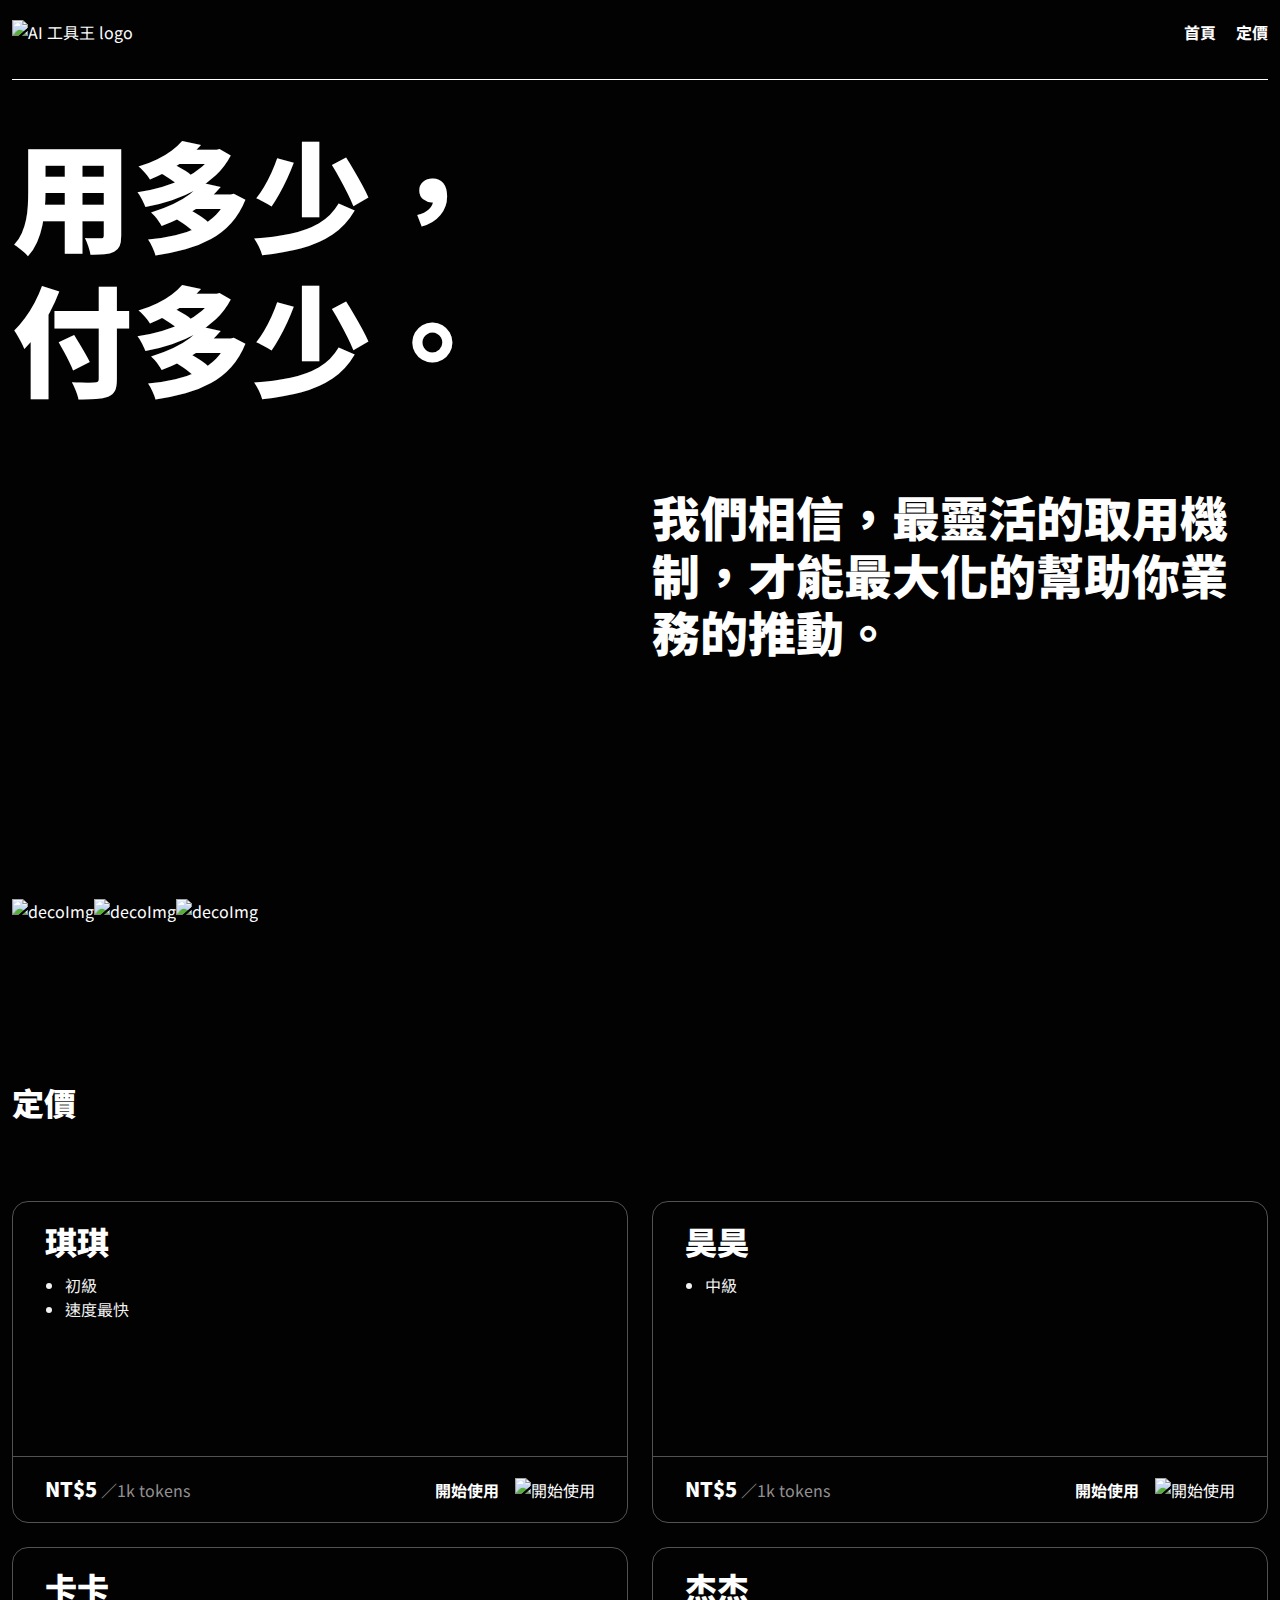
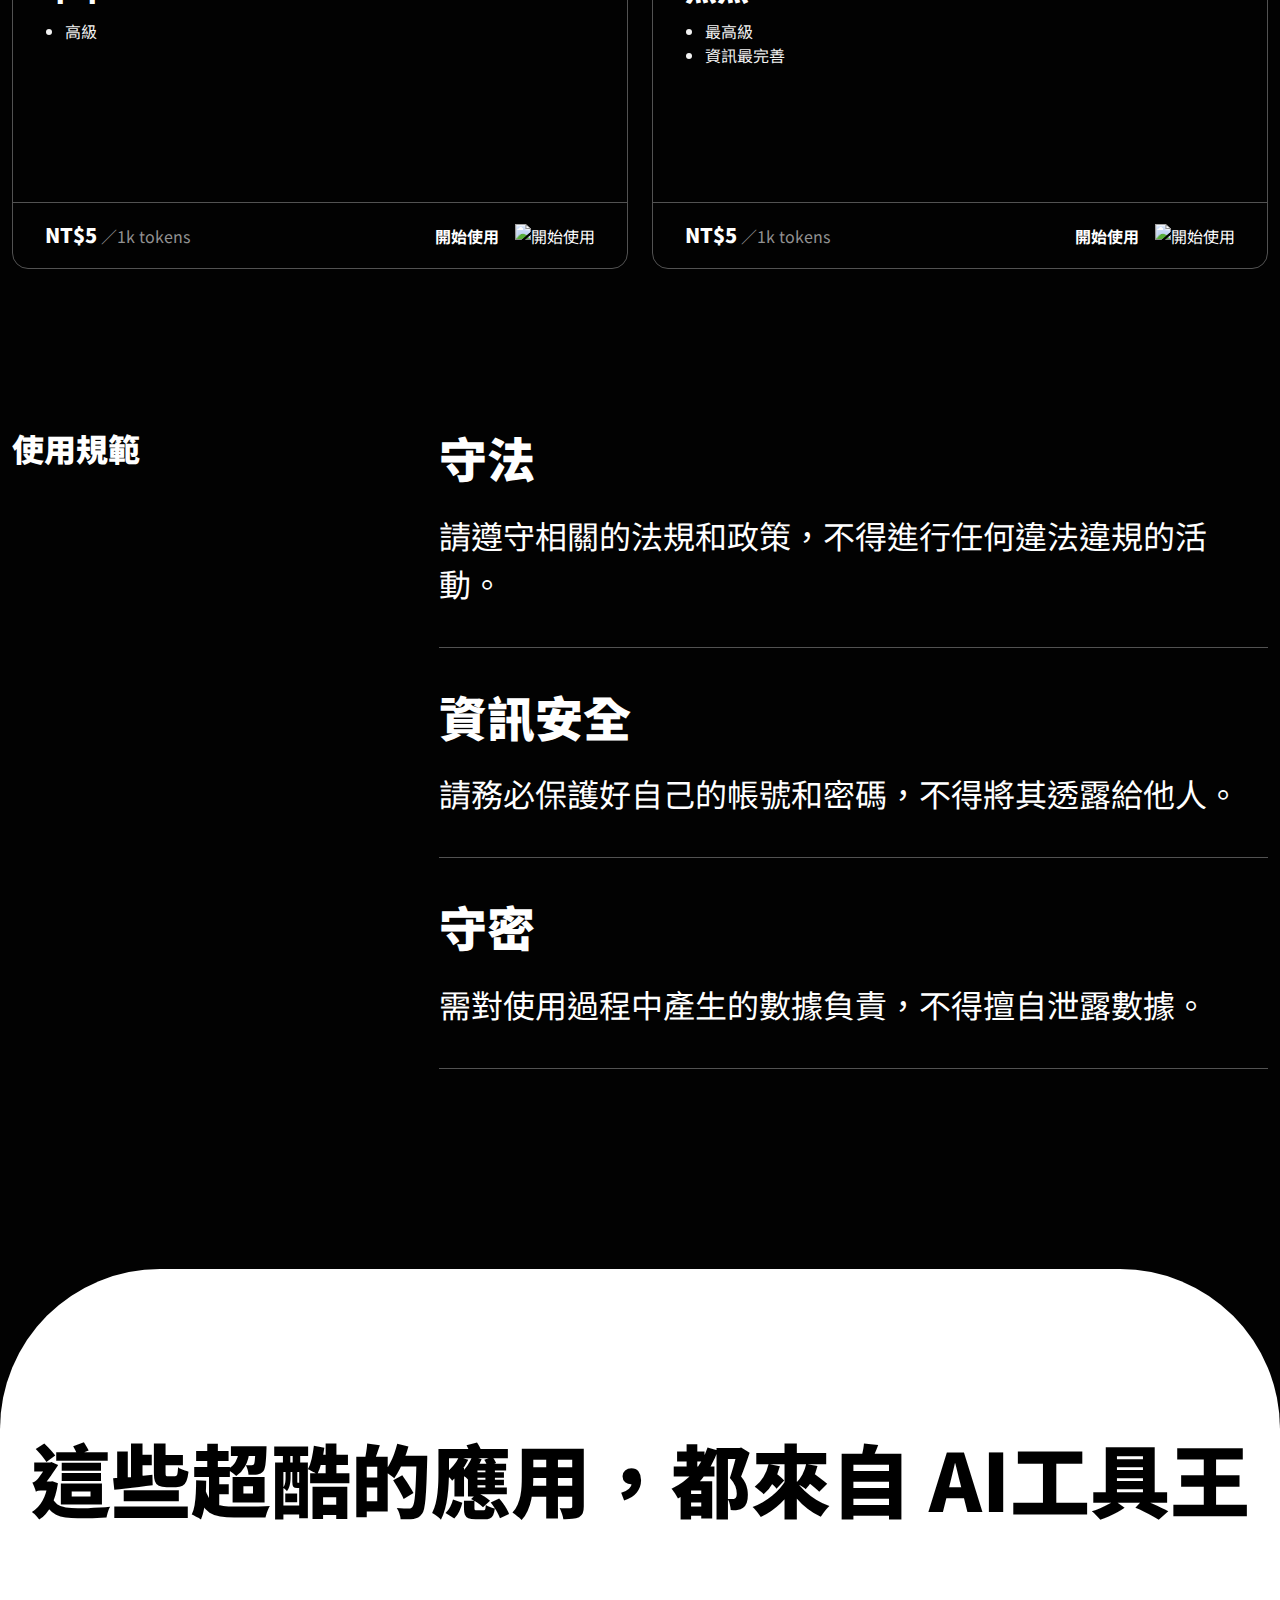
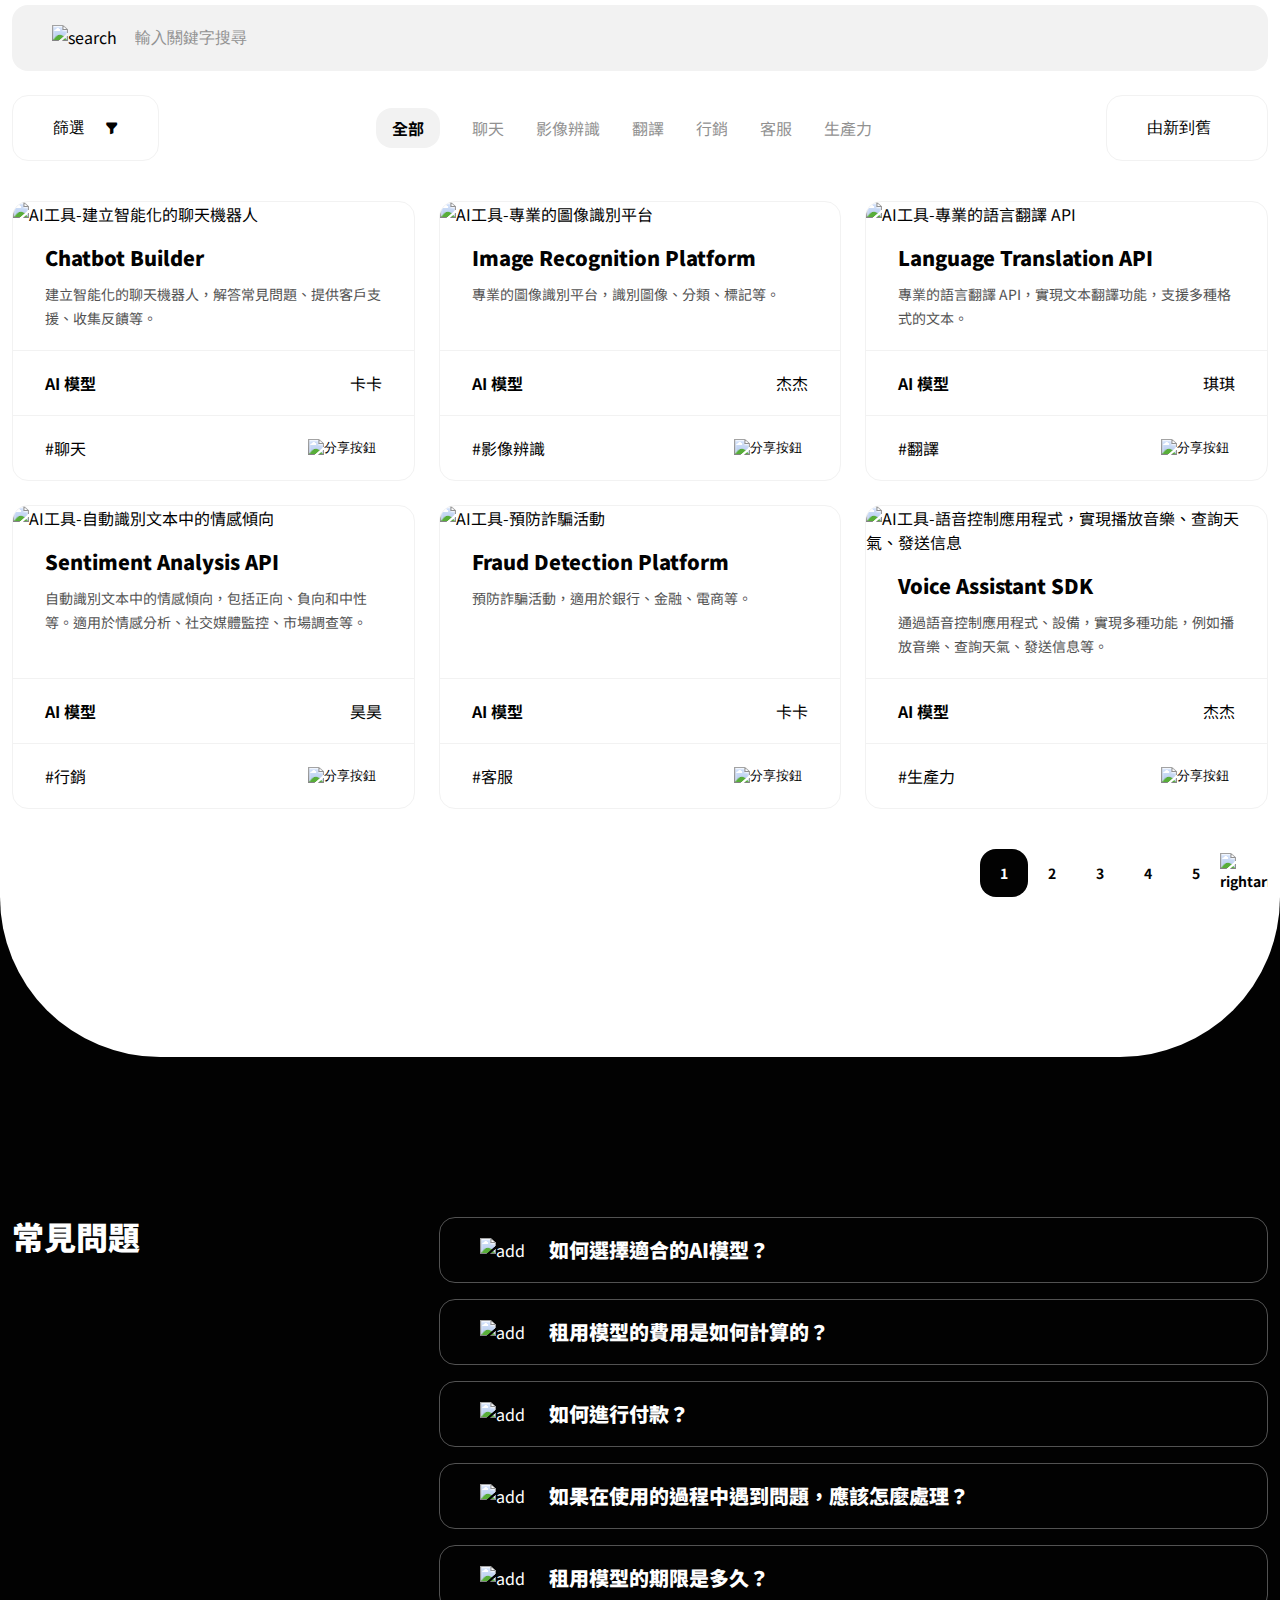
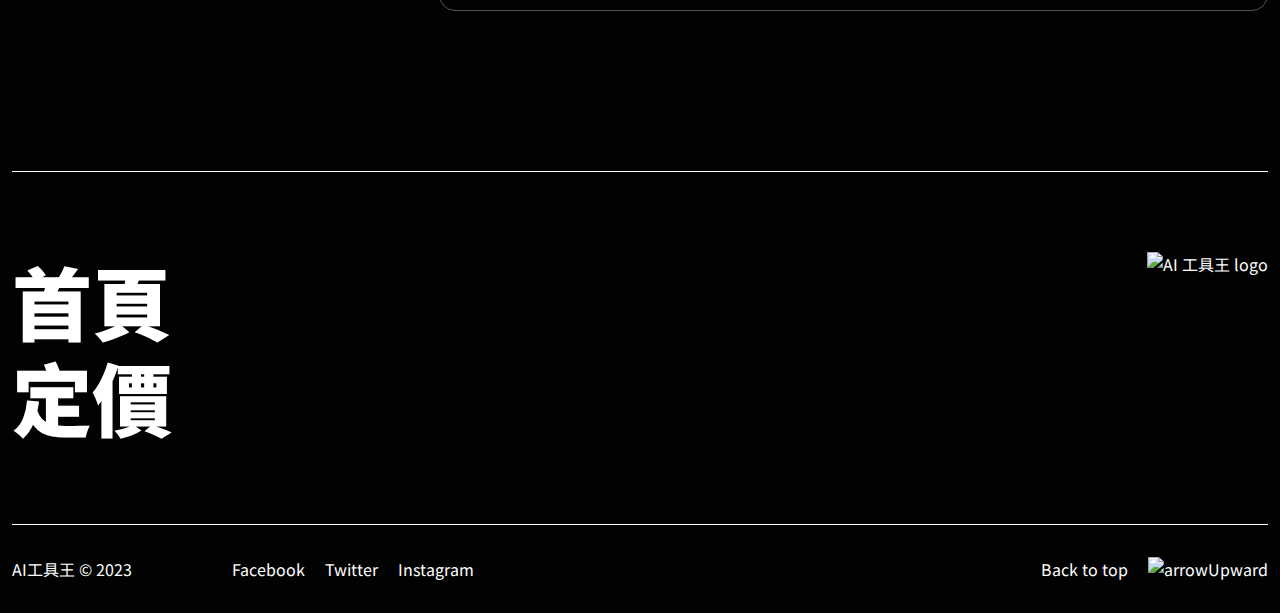
==== pricing.html @ 0d53d82e "update: 價格頁面" ====
<!DOCTYPE html>
<html lang="zh-Hant">
  <head>
    <meta charset="UTF-8" />
    <meta http-equiv="X-UA-Compatible" content="IE=edge" />
    <meta name="viewport" content="width=device-width, initial-scale=1.0" />
    <title>AI 工具王</title>

    <!-- google font setting -->
    <link rel="preconnect" href="https://fonts.googleapis.com" />
    <link rel="preconnect" href="https://fonts.gstatic.com" crossorigin />
    <link
      href="https://fonts.googleapis.com/css2?family=Noto+Sans+TC&display=swap"
      rel="stylesheet"
    />

    <!-- bootstrap-icons -->
    <link
      rel="stylesheet"
      href="https://cdn.jsdelivr.net/npm/bootstrap-icons@1.10.5/font/bootstrap-icons.css"
    />

    <!-- swiper -->
    <link
      rel="stylesheet"
      href="https://cdn.jsdelivr.net/npm/swiper@9/swiper-bundle.min.css"
    />

    <link rel="stylesheet" href="./css/all.css" />
  </head>
  <body>
    <div class="container">
      <!-- 導覽列 -->
      <header class="header border-bottom">
        <div class="d-flex justify-content-between align-items-center">
          <h1>
            <a href="./index.html" class="d-block">
              <img
                src="https://github.com/hexschool/2022-web-layout-training/blob/main/2023web-camp/logo.png?raw=true"
                class="logo"
                alt="AI 工具王 logo"
              />
            </a>
          </h1>
          <nav
            class="d-flex align-items-center justify-content-center flex-column"
          >
            <button type="button" class="btn border-0 d-none navbar-btn">
              <img
                src="https://github.com/hexschool/2022-web-layout-training/blob/main/2023web-camp/icons/menu.png?raw=true"
                alt="navBtn-logo"
              />
            </button>
            <ul class="d-flex fw-bold d-md-none">
              <li class="my-20"><a href="./index.html">首頁</a></li>
              <li><a href="#">定價</a></li>
            </ul>
          </nav>
        </div>
        <!-- 手機版導覽列 -->
        <ul
          data-id="navbar-collapse"
          class="fw-bold d-none mt-md-12 navbar-collapse"
        >
          <li><a href="./index.html">首頁</a></li>
          <li class="mt-md-12"><a href="#">定價</a></li>
        </ul>
      </header>
    </div>

    <main>
      <div class="container">
        <!-- 頁首-開始使用 -->
        <section>
          <h2 class="mt-40 mb-80 mb-md-64 display-2 h1-md">
            用多少，<br />
            付多少。
          </h2>
          <div class="row d-flex flex-row-reverse pricing-slogan">
            <div class="col-6">
              <p class="h1 h3-md">
                我們相信，最靈活的取用機制，才能最大化的幫助你業務的推動。
              </p>
            </div>
          </div>
          <ul
            class="d-flex justify-content-start decoImg-list justify-content-md-center"
          >
            <li class="overflow-hidden">
              <img
                src="https://github.com/hexschool/2022-web-layout-training/blob/main/2023web-camp/deco.png?raw=true"
                alt="decoImg"
                class="animation animation-1"
              />
            </li>
            <li class="overflow-hidden">
              <img
                src="https://github.com/hexschool/2022-web-layout-training/blob/main/2023web-camp/deco.png?raw=true"
                alt="decoImg"
                class="animation animation-2"
              />
            </li>
            <li class="overflow-hidden">
              <img
                src="https://github.com/hexschool/2022-web-layout-training/blob/main/2023web-camp/deco.png?raw=true"
                alt="decoImg"
                class="animation animation-3"
              />
            </li>
          </ul>
        </section>

        <!-- 定價 -->
        <section>
          <h2 class="h3 h5-md mb-80 mb-md-24">定價</h2>
          <ul class="row pricing-card-list">
            <li class="col-6 col-md-12 mb-24">
              <div class="l-pricing-card rounded">
                <div class="pricing-card-content">
                  <h3 class="h3 mb-12">琪琪</h3>
                  <ul>
                    <li>初級</li>
                    <li>速度最快</li>
                  </ul>
                </div>
                <div class="d-flex pricing-card-price justify-content-between">
                  <div>
                    <span class="h6">NT$5</span>
                    <span class="token-color">／1k tokens</span>
                  </div>
                  <div class="d-flex align-items-center justify-content-center">
                    <span class="fs-s fw-bold me-16">開始使用</span>
                    <img
                      src="https://github.com/hexschool/2022-web-layout-training/blob/main/2023web-camp/icons/call%20made.png?raw=true"
                      alt="開始使用"
                    />
                  </div>
                </div>
              </div>
            </li>
            <li class="col-6 col-md-12 mb-24">
              <div class="l-pricing-card rounded">
                <div class="pricing-card-content">
                  <h3 class="h3 mb-12">昊昊</h3>
                  <ul>
                    <li>中級</li>
                  </ul>
                </div>
                <div class="d-flex pricing-card-price justify-content-between">
                  <div>
                    <span class="h6">NT$5</span>
                    <span class="token-color">／1k tokens</span>
                  </div>
                  <div class="d-flex align-items-center justify-content-center">
                    <span class="fs-s fw-bold me-16">開始使用</span>
                    <img
                      src="https://github.com/hexschool/2022-web-layout-training/blob/main/2023web-camp/icons/call%20made.png?raw=true"
                      alt="開始使用"
                    />
                  </div>
                </div>
              </div>
            </li>
            <li class="col-6 col-md-12 mb-md-24">
              <div class="l-pricing-card rounded">
                <div class="pricing-card-content">
                  <h3 class="h3 mb-12">卡卡</h3>
                  <ul>
                    <li>高級</li>
                  </ul>
                </div>
                <div class="d-flex pricing-card-price justify-content-between">
                  <div>
                    <span class="h6">NT$5</span>
                    <span class="token-color">／1k tokens</span>
                  </div>
                  <div class="d-flex align-items-center justify-content-center">
                    <span class="fs-s fw-bold me-16">開始使用</span>
                    <img
                      src="https://github.com/hexschool/2022-web-layout-training/blob/main/2023web-camp/icons/call%20made.png?raw=true"
                      alt="開始使用"
                    />
                  </div>
                </div>
              </div>
            </li>
            <li class="col-6 col-md-12">
              <div class="l-pricing-card rounded">
                <div class="pricing-card-content">
                  <h3 class="h3 mb-12">杰杰</h3>
                  <ul>
                    <li>最高級</li>
                    <li>資訊最完善</li>
                  </ul>
                </div>
                <div class="d-flex pricing-card-price justify-content-between">
                  <div>
                    <span class="h6">NT$5</span>
                    <span class="token-color">／1k tokens</span>
                  </div>
                  <div class="d-flex align-items-center justify-content-center">
                    <span class="fs-s fw-bold me-16">開始使用</span>
                    <img
                      src="https://github.com/hexschool/2022-web-layout-training/blob/main/2023web-camp/icons/call%20made.png?raw=true"
                      alt="開始使用"
                    />
                  </div>
                </div>
              </div>
            </li>
          </ul>
        </section>

        <section class="pricing-rules">
          <div class="row">
            <div class="col-4 col-md-12 mb-md-48">
              <h2 class="h3 h5-md">使用規範</h2>
            </div>
            <div class="col-8 col-md-12">
              <ul>
                <li class="pricing-rule">
                  <h3 class="h1 h2-md mb-24">守法</h3>
                  <p class="fs-3 fs-s-md line-height-normal">
                    請遵守相關的法規和政策，不得進行任何違法違規的活動。
                  </p>
                </li>
                <li class="pricing-rule">
                  <h3 class="h1 h2-md mb-24">資訊安全</h3>
                  <p class="fs-3 fs-s-md line-height-normal">
                    請務必保護好自己的帳號和密碼，不得將其透露給他人。
                  </p>
                </li>
                <li class="pricing-rule">
                  <h3 class="h1 h2-md mb-24">守密</h3>
                  <p class="fs-3 fs-s-md line-height-normal">
                    需對使用過程中產生的數據負責，不得擅自泄露數據。
                  </p>
                </li>
              </ul>
            </div>
          </div>
        </section>
      </div>

      <!-- AI工具王 卡片列表 -->
      <div class="l-tool">
        <div class="container">
          <section class="aiTool">
            <h2 class="display-3 h2-md mb-80 mb-md-32 text-align-center">
              這些超酷的應用，都來自 AI工具王
            </h2>
            <form class="searchBar d-flex rounded mb-24">
              <img
                src="https://github.com/hexschool/2022-web-layout-training/blob/main/2023web-camp/icons/search.png?raw=true"
                alt="search"
                class="me-16 object-fit-contain"
              />
              <input
                type="text"
                class="fs-s line-height-normal"
                placeholder="輸入關鍵字搜尋"
              />
            </form>
            <div
              class="d-flex justify-content-between align-items-center mb-40 mb-md-48 flex-nowrap flex-md-wrap"
            >
              <button class="aiToolBtn rounded" type="button">
                <span class="me-16 fs-s line-height-normal">篩選</span>
                <i class="bi bi-funnel-fill"></i>
              </button>
              <ul class="aiToolTag">
                <li>
                  <a href="#" class="active rounded fw-bold me-16">全部</a>
                </li>
                <li><a href="#">聊天</a></li>
                <li><a href="#">影像辨識</a></li>
                <li><a href="#">翻譯</a></li>
                <li><a href="#">行銷</a></li>
                <li><a href="#">客服</a></li>
                <li><a href="#">生產力</a></li>
              </ul>
              <button class="aiToolBtn d-flex rounded" type="button">
                <span class="me-16 fs-s line-height-normal">由新到舊</span>
                <img
                  src="https://github.com/hexschool/2022-web-layout-training/blob/main/2023web-camp/icons/keyboard%20arrow%20down.png?raw=true"
                  alt=""
                />
              </button>
            </div>
            <div
              class="mb-40 mb-md-32 d-flex justify-content-between flex-wrap"
            >
              <ul class="row">
                <li class="col-4 col-lg-6 col-md-12 mt-md-12">
                  <div class="l-aiToolCard rounded">
                    <div class="overflow-hidden">
                      <img
                        src="https://github.com/hexschool/2022-web-layout-training/blob/main/2023web-camp/tool1.png?raw=true"
                        alt="AI工具-建立智能化的聊天機器人"
                        class="aiToolCard-img"
                      />
                    </div>
                    <div class="content">
                      <h3 class="h6">Chatbot Builder</h3>
                      <p>
                        建立智能化的聊天機器人，解答常見問題、提供客戶支援、收集反饋等。
                      </p>
                    </div>
                    <div class="info">
                      <h4 class="fw-bold">AI 模型</h4>
                      <span>卡卡</span>
                    </div>
                    <div class="tag">
                      <span>#聊天</span>
                      <button type="button" class="shareBtn">
                        <img
                          src="https://github.com/hexschool/2022-web-layout-training/blob/main/2023web-camp/icons/share.png?raw=true"
                          alt="分享按鈕"
                        />
                      </button>
                    </div>
                  </div>
                </li>
                <li class="col-4 col-lg-6 col-md-12 mt-md-12">
                  <div class="l-aiToolCard rounded">
                    <div class="overflow-hidden">
                      <img
                        src="https://github.com/hexschool/2022-web-layout-training/blob/main/2023web-camp/tool2.png?raw=true"
                        alt="AI工具-專業的圖像識別平台"
                        class="aiToolCard-img"
                      />
                    </div>

                    <div class="content">
                      <h3 class="h6">Image Recognition Platform</h3>
                      <p>專業的圖像識別平台，識別圖像、分類、標記等。</p>
                    </div>
                    <div class="info">
                      <h4 class="fw-bold">AI 模型</h4>
                      <span>杰杰</span>
                    </div>
                    <div class="tag">
                      <span>#影像辨識</span>
                      <button type="button" class="shareBtn">
                        <img
                          src="https://github.com/hexschool/2022-web-layout-training/blob/main/2023web-camp/icons/share.png?raw=true"
                          alt="分享按鈕"
                        />
                      </button>
                    </div>
                  </div>
                </li>
                <li class="col-4 col-lg-6 col-md-12 mt-lg-24 mt-md-12">
                  <div class="l-aiToolCard rounded">
                    <div class="overflow-hidden">
                      <img
                        src="https://github.com/hexschool/2022-web-layout-training/blob/main/2023web-camp/tool3.png?raw=true"
                        alt="AI工具-專業的語言翻譯 API"
                        class="aiToolCard-img"
                      />
                    </div>

                    <div class="content">
                      <h3 class="h6">Language Translation API</h3>
                      <p>
                        專業的語言翻譯
                        API，實現文本翻譯功能，支援多種格式的文本。
                      </p>
                    </div>
                    <div class="info">
                      <h4 class="fw-bold">AI 模型</h4>
                      <span>琪琪</span>
                    </div>
                    <div class="tag">
                      <span>#翻譯</span>
                      <button type="button" class="shareBtn">
                        <img
                          src="https://github.com/hexschool/2022-web-layout-training/blob/main/2023web-camp/icons/share.png?raw=true"
                          alt="分享按鈕"
                        />
                      </button>
                    </div>
                  </div>
                </li>
                <li class="col-4 col-lg-6 col-md-12 mt-24 mt-md-12">
                  <div class="l-aiToolCard rounded">
                    <div class="overflow-hidden">
                      <img
                        src="https://github.com/hexschool/2022-web-layout-training/blob/main/2023web-camp/tool4.png?raw=true"
                        alt="AI工具-自動識別文本中的情感傾向"
                        class="aiToolCard-img"
                      />
                    </div>

                    <div class="content">
                      <h3 class="h6">Sentiment Analysis API</h3>
                      <p>
                        自動識別文本中的情感傾向，包括正向、負向和中性等。適用於情感分析、社交媒體監控、市場調查等。
                      </p>
                    </div>
                    <div class="info">
                      <h4 class="fw-bold">AI 模型</h4>
                      <span>昊昊</span>
                    </div>
                    <div class="tag">
                      <span>#行銷</span>
                      <button type="button" class="shareBtn">
                        <img
                          src="https://github.com/hexschool/2022-web-layout-training/blob/main/2023web-camp/icons/share.png?raw=true"
                          alt="分享按鈕"
                        />
                      </button>
                    </div>
                  </div>
                </li>
                <li class="col-4 col-lg-6 col-md-12 mt-24 mt-md-12">
                  <div class="l-aiToolCard rounded">
                    <div class="overflow-hidden">
                      <img
                        src="https://github.com/hexschool/2022-web-layout-training/blob/main/2023web-camp/tool5.png?raw=true"
                        alt="AI工具-預防詐騙活動"
                        class="aiToolCard-img"
                      />
                    </div>

                    <div class="content">
                      <h3 class="h6">Fraud Detection Platform</h3>
                      <p>預防詐騙活動，適用於銀行、金融、電商等。</p>
                    </div>
                    <div class="info">
                      <h4 class="fw-bold">AI 模型</h4>
                      <span>卡卡</span>
                    </div>
                    <div class="tag">
                      <span>#客服</span>
                      <button type="button" class="shareBtn">
                        <img
                          src="https://github.com/hexschool/2022-web-layout-training/blob/main/2023web-camp/icons/share.png?raw=true"
                          alt="分享按鈕"
                        />
                      </button>
                    </div>
                  </div>
                </li>
                <li class="col-4 col-lg-6 col-md-12 mt-24 mt-md-12">
                  <div class="l-aiToolCard rounded">
                    <div class="overflow-hidden">
                      <img
                        src="https://github.com/hexschool/2022-web-layout-training/blob/main/2023web-camp/tool6.png?raw=true"
                        alt="AI工具-語音控制應用程式，實現播放音樂、查詢天氣、發送信息"
                        class="aiToolCard-img"
                      />
                    </div>

                    <div class="content">
                      <h3 class="h6">Voice Assistant SDK</h3>
                      <p>
                        通過語音控制應用程式、設備，實現多種功能，例如播放音樂、查詢天氣、發送信息等。
                      </p>
                    </div>
                    <div class="info">
                      <h4 class="fw-bold">AI 模型</h4>
                      <span>杰杰</span>
                    </div>
                    <div class="tag">
                      <span>#生產力</span>
                      <button type="button" class="shareBtn">
                        <img
                          src="https://github.com/hexschool/2022-web-layout-training/blob/main/2023web-camp/icons/share.png?raw=true"
                          alt="分享按鈕"
                        />
                      </button>
                    </div>
                  </div>
                </li>
              </ul>
            </div>
            <ul
              class="pagination d-flex justify-content-end justify-content-md-center"
            >
              <li><a href="#" class="active rounded">1</a></li>
              <li><a href="#">2</a></li>
              <li><a href="#">3</a></li>
              <li><a href="#">4</a></li>
              <li><a href="#">5</a></li>
              <li>
                <a href="#">
                  <img
                    src="https://github.com/hexschool/2022-web-layout-training/blob/main/2023web-camp/icons/keyboard%20arrow%20right.png?raw=true"
                    alt="rightarrow"
                  />
                </a>
              </li>
            </ul>
          </section>
        </div>
      </div>

      <!-- 頁尾-常見問題 -->
      <div class="container">
        <section class="qa-list">
          <div class="row">
            <div class="col-4 col-md-12 mb-md-24">
              <h2 class="h3 h5-md">常見問題</h2>
            </div>
            <div class="col-8 col-md-12">
              <ul>
                <li class="mb-16">
                  <div class="qa-item d-flex rounded">
                    <div class="me-24">
                      <img
                        src="https://github.com/hexschool/2022-web-layout-training/blob/main/2023web-camp/icons/add.png?raw=true"
                        alt="add"
                        class="add-icon"
                      />
                      <img
                        src="https://github.com/hexschool/2022-web-layout-training/blob/main/2023web-camp/icons/remove.png?raw=true"
                        alt="remove"
                        class="d-none remove-icon object-fit-cover"
                      />
                    </div>
                    <div class="collapse-content">
                      <h3 class="h6">如何選擇適合的AI模型？</h3>
                      <p class="d-none fs-s mt-12">
                        選擇適合的 AI
                        模型需要考慮您的應用場景、需要解決的問題、可用的資源以及預算等因素。可以通過對比不同模型的性能、準確率、速度等指標，以及與其他用戶的評價與反饋，來選擇最適合的模型。
                      </p>
                    </div>
                  </div>
                </li>
                <li class="mb-16">
                  <div class="qa-item d-flex rounded">
                    <div class="me-24">
                      <img
                        src="https://github.com/hexschool/2022-web-layout-training/blob/main/2023web-camp/icons/add.png?raw=true"
                        alt="add"
                        class="add-icon"
                      />
                      <img
                        src="https://github.com/hexschool/2022-web-layout-training/blob/main/2023web-camp/icons/remove.png?raw=true"
                        alt="remove"
                        class="d-none remove-icon object-fit-cover"
                      />
                    </div>
                    <div class="collapse-content">
                      <h3 class="h6">租用模型的費用是如何計算的？</h3>
                      <p class="d-none fs-s mt-12">
                        租用模型的費用通常會根據模型的性能和使用時間等因素進行計算。具體而言，模型的性能可以根據其精度、速度、暫用資源等指標來評估；而使用時間可以根據租用時間的長短來計算，通常會按小時、天或月來計算。綜合考慮這些因素，系統會自動算出對應的租用費用。
                      </p>
                    </div>
                  </div>
                </li>
                <li class="mb-16">
                  <div class="qa-item d-flex rounded">
                    <div class="me-24">
                      <img
                        src="https://github.com/hexschool/2022-web-layout-training/blob/main/2023web-camp/icons/add.png?raw=true"
                        alt="add"
                        class="add-icon"
                      />
                      <img
                        src="https://github.com/hexschool/2022-web-layout-training/blob/main/2023web-camp/icons/remove.png?raw=true"
                        alt="remove"
                        class="d-none remove-icon object-fit-cover"
                      />
                    </div>
                    <div class="collapse-content">
                      <h3 class="h6">如何進行付款？</h3>
                      <p class="d-none fs-s mt-12">
                        付款方式可以通過網站上提供的宴上支付平台進行支付。具體而言，您可以選擇信用卡、銀行轉帳電子錢包等不同的支付方式進行支付。在支付前，您需要先登錄網站並選擇適合的租用方案，系統會自動計算出對應的租用欸用和支付金額，然後您可以選擇適合的支付方式進行支付。完成支付後，系統會自動向您提供相應的服務。
                      </p>
                    </div>
                  </div>
                </li>
                <li class="mb-16">
                  <div class="qa-item d-flex rounded">
                    <div class="me-24">
                      <img
                        src="https://github.com/hexschool/2022-web-layout-training/blob/main/2023web-camp/icons/add.png?raw=true"
                        alt="add"
                        class="add-icon"
                      />
                      <img
                        src="https://github.com/hexschool/2022-web-layout-training/blob/main/2023web-camp/icons/remove.png?raw=true"
                        alt="remove"
                        class="d-none remove-icon object-fit-cover"
                      />
                    </div>
                    <div class="collapse-content">
                      <h3 class="h6">
                        如果在使用的過程中遇到問題，應該怎麼處理？
                      </h3>
                      <p class="d-none fs-s mt-12">
                        如果在使用過程中遇到問題，您可以聯繫惡扶或技術支持人員進行諮詢或報告問題。您也可以。您也可以通過網站上的幫助中心或社區論壇尋找相關的解決方案和回答。
                      </p>
                    </div>
                  </div>
                </li>
                <li>
                  <div class="qa-item d-flex rounded">
                    <div class="me-24">
                      <img
                        src="https://github.com/hexschool/2022-web-layout-training/blob/main/2023web-camp/icons/add.png?raw=true"
                        alt="add"
                        class="add-icon"
                      />
                      <img
                        src="https://github.com/hexschool/2022-web-layout-training/blob/main/2023web-camp/icons/remove.png?raw=true"
                        alt="remove"
                        class="d-none remove-icon object-fit-cover"
                      />
                    </div>
                    <div class="collapse-content">
                      <h3 class="h6">租用模型的期限是多久？</h3>
                      <p class="d-none fs-s mt-12">
                        租用模型的期限可以根據您的需求進行設置，通常可以選擇幾個小時、幾天或幾個月等不同的時間段。
                      </p>
                    </div>
                  </div>
                </li>
              </ul>
            </div>
          </div>
        </section>
      </div>
    </main>

    <div class="container">
      <!-- 頁尾 -->
      <footer class="footer">
        <div
          class="d-flex justify-content-between footerTitle flex-md-column-reverse"
        >
          <ul class="display-3 h1-md d-flex flex-column">
            <li><a href="./index.html">首頁</a></li>
            <li><a href="#">定價</a></li>
          </ul>
          <a href="./index.html" class="mb-md-40">
            <img
              src="https://github.com/hexschool/2022-web-layout-training/blob/main/2023web-camp/logo.png?raw=true"
              class="logo-footer"
              alt="AI 工具王 logo"
            />
          </a>
        </div>
        <div class="footerLink">
          <ul class="d-flex flex-wrap">
            <li><a href="#" class="me-100 me-md-auto">AI工具王 © 2023</a></li>
            <li class="d-flex me-auto linkGroup">
              <a href="#" class="me-20">Facebook</a>
              <a href="#" class="me-20">Twitter</a>
              <a href="#">Instagram</a>
            </li>
            <li class="ms-md-auto">
              <a href="#">
                <span class="me-16">Back to top</span>
                <img
                  src="https://github.com/hexschool/2022-web-layout-training/blob/main/2023web-camp/icons/arrow%20upward.png?raw=true"
                  alt="arrowUpward"
                />
              </a>
            </li>
          </ul>
        </div>
      </footer>
    </div>

    <!-- swiper -->
    <script src="https://cdn.jsdelivr.net/npm/swiper@9/swiper-bundle.min.js"></script>
    <!-- jquery -->
    <script
      src="https://code.jquery.com/jquery-3.7.0.js"
      integrity="sha256-JlqSTELeR4TLqP0OG9dxM7yDPqX1ox/HfgiSLBj8+kM="
      crossorigin="anonymous"
    ></script>

    <script src="./js/swiper.js"></script>
    <script src="./js/all.js"></script>
  </body>
</html>
---- css/all.css ----
@charset "UTF-8";
/* http://meyerweb.com/eric/tools/css/reset/ 
   v2.0 | 20110126
   License: none (public domain)
*/
html, body, div, span, applet, object, iframe,
h1, h2, h3, h4, h5, h6, p, blockquote, pre,
a, abbr, acronym, address, big, cite, code,
del, dfn, em, img, ins, kbd, q, s, samp,
small, strike, strong, sub, sup, tt, var,
b, u, i, center,
dl, dt, dd, ol, ul, li,
fieldset, form, label, legend,
table, caption, tbody, tfoot, thead, tr, th, td,
article, aside, canvas, details, embed,
figure, figcaption, footer, header, hgroup,
menu, nav, output, ruby, section, summary,
time, mark, audio, video {
  margin: 0;
  padding: 0;
  border: 0;
  font-size: 100%;
  font: inherit;
  vertical-align: baseline;
}

/* HTML5 display-role reset for older browsers */
article, aside, details, figcaption, figure,
footer, header, hgroup, menu, nav, section {
  display: block;
}

body {
  line-height: 1;
}

ol, ul {
  list-style: none;
}

blockquote, q {
  quotes: none;
}

blockquote:before, blockquote:after,
q:before, q:after {
  content: "";
  content: none;
}

table {
  border-collapse: collapse;
  border-spacing: 0;
}

*, *::before, *::after {
  -webkit-box-sizing: border-box;
          box-sizing: border-box;
}

img {
  max-width: 100%;
  height: auto;
  -o-object-fit: cover;
     object-fit: cover;
}

body {
  background-color: #020202;
  color: #ffffff;
  font-size: 16px;
  font-family: "Noto Sans TC", sans-serif;
  line-height: 150%;
}

a {
  text-decoration: none;
  color: #ffffff;
}
a:hover {
  opacity: 0.8;
}

button {
  cursor: pointer;
}

.header {
  height: 80px;
  padding: 20px 0;
}

@media (max-width: 768px) {
  .header {
    height: auto;
    padding: 28px 0;
  }
}
.logo,
.logo-footer {
  height: 40px;
}

@media (max-width: 768px) {
  .logo {
    height: 24px;
  }
}
.l-serviceCard {
  height: 100%;
  padding: 80px 40px;
  border: 1px solid #ffffff;
}

@media (max-width: 768px) {
  .l-serviceCard {
    padding: 40px 20px;
  }
}
.l-partnerList {
  display: -webkit-box;
  display: -ms-flexbox;
  display: flex;
  overflow-x: auto;
  -webkit-box-pack: center;
      -ms-flex-pack: center;
          justify-content: center;
  position: relative;
  margin-bottom: 160px;
  /* Hide scrollbar for Chrome, Safari and Opera */
  /* Hide scrollbar for IE, Edge and Firefox */
  -ms-overflow-style: none; /* IE and Edge */
  scrollbar-width: none; /* Firefox */
}
.l-partnerList img {
  height: 40px;
  width: 160px;
  max-width: initial;
}
.l-partnerList .shadow {
  position: absolute;
  width: 100%;
  height: 100%;
  top: 0;
  left: 0;
  background: -webkit-gradient(linear, left top, right top, from(#020202), color-stop(30%, transparent), color-stop(50%, transparent), color-stop(70%, transparent), to(#020202));
  background: linear-gradient(to right, #020202 0%, transparent 30%, transparent 50%, transparent 70%, #020202 100%);
}
.l-partnerList::-webkit-scrollbar {
  display: none;
}
@media (max-width: 768px) {
  .l-partnerList {
    margin-bottom: 48px;
  }
}

.l-partnerCard {
  min-height: 400px;
  display: -webkit-box;
  display: -ms-flexbox;
  display: flex;
  -webkit-box-orient: vertical;
  -webkit-box-direction: normal;
      -ms-flex-direction: column;
          flex-direction: column;
  padding: 40px;
  background-color: rgba(255, 255, 255, 0.08);
}
.l-partnerCard .star {
  margin-bottom: 22px;
}
.l-partnerCard p {
  -webkit-box-flex: 2;
      -ms-flex: 2 1 auto;
          flex: 2 1 auto;
}
@media (max-width: 992px) {
  .l-partnerCard {
    padding: 20px;
    min-height: 350px;
  }
}
@media (max-width: 768px) {
  .l-partnerCard {
    min-height: 289px;
  }
  .l-partnerCard p {
    margin-bottom: 20px;
  }
}

.l-tool {
  background-color: #ffffff;
  border-radius: 160px;
  color: black;
  padding: 160px 0;
}
.l-tool a {
  color: black;
}
@media (max-width: 768px) {
  .l-tool {
    padding: 80px 0;
    border-radius: 20px;
  }
}

.l-aiToolCard {
  height: 100%;
  border: 1px solid #f2f2f2;
  display: -webkit-box;
  display: -ms-flexbox;
  display: flex;
  -webkit-box-orient: vertical;
  -webkit-box-direction: normal;
      -ms-flex-direction: column;
          flex-direction: column;
  overflow: hidden;
}
.l-aiToolCard .aiToolCard-img {
  -webkit-transition: all 0.25s ease;
  transition: all 0.25s ease;
}
.l-aiToolCard:hover .aiToolCard-img {
  -webkit-transform: scale(1.2);
          transform: scale(1.2);
}
.l-aiToolCard .content,
.l-aiToolCard .info,
.l-aiToolCard .tag {
  padding: 20px 32px;
}
.l-aiToolCard .content,
.l-aiToolCard .info {
  border-bottom: 1px solid #f2f2f2;
}
.l-aiToolCard .content {
  -webkit-box-flex: 1;
      -ms-flex-positive: 1;
          flex-grow: 1;
}
.l-aiToolCard .content h3 {
  color: #020202;
  margin-bottom: 12px;
}
.l-aiToolCard .content p {
  color: #525252;
  font-size: 14px;
}
.l-aiToolCard .tag,
.l-aiToolCard .info {
  display: -webkit-box;
  display: -ms-flexbox;
  display: flex;
  -webkit-box-pack: justify;
      -ms-flex-pack: justify;
          justify-content: space-between;
}
.l-aiToolCard .shareBtn {
  background-color: #ffffff;
  border: none;
}
@media (max-width: 992px) {
  .l-aiToolCard {
    text-align: center;
  }
  .l-aiToolCard img {
    width: 100%;
  }
}

.l-pricing-card {
  border: 1px solid #525252;
  height: 100%;
  display: -webkit-box;
  display: -ms-flexbox;
  display: flex;
  -webkit-box-orient: vertical;
  -webkit-box-direction: normal;
      -ms-flex-direction: column;
          flex-direction: column;
}
.l-pricing-card .pricing-card-content, .l-pricing-card .pricing-card-price {
  padding: 20px 32px;
}
.l-pricing-card .pricing-card-content {
  -webkit-box-flex: 1;
      -ms-flex-positive: 1;
          flex-grow: 1;
  -ms-flex-preferred-size: 254px;
      flex-basis: 254px;
  -webkit-box-orient: vertical;
  -webkit-box-direction: normal;
      -ms-flex-direction: column;
          flex-direction: column;
}
.l-pricing-card .pricing-card-content ul {
  list-style: disc;
  margin-left: 20px;
  color: #f2f2f2;
}
@media (max-width: 768px) {
  .l-pricing-card .pricing-card-content {
    -ms-flex-preferred-size: 176px;
        flex-basis: 176px;
  }
}
.l-pricing-card .pricing-card-price {
  border-top: 1px solid #525252;
}
.l-pricing-card .pricing-card-price .token-color {
  color: #919191;
}
@media (max-width: 768px) {
  .l-pricing-card .pricing-card-content, .l-pricing-card .pricing-card-price {
    padding: 20px 20px;
  }
}

.btn {
  cursor: pointer;
  background-color: transparent;
  border: 1px solid #ffffff;
  color: #ffffff;
  border-radius: 16px;
  padding: 20px 40px;
}
.btn:hover {
  background-color: #525252;
}

.container {
  max-width: 1320px;
  margin: 0px auto;
  padding: 0px 12px;
}

.row {
  display: -webkit-box;
  display: -ms-flexbox;
  display: flex;
  -ms-flex-wrap: wrap;
      flex-wrap: wrap;
  margin: 0px -12px;
}

.col-4 {
  width: 33.3333%;
  -webkit-box-flex: 0;
      -ms-flex: 0 0 auto;
          flex: 0 0 auto;
  padding: 0px 12px;
}

.col-6 {
  width: 50%;
  -webkit-box-flex: 0;
      -ms-flex: 0 0 auto;
          flex: 0 0 auto;
  padding: 0px 12px;
}

.col-8 {
  width: 66.6667%;
  -webkit-box-flex: 0;
      -ms-flex: 0 0 auto;
          flex: 0 0 auto;
  padding: 0px 12px;
}

.col-12 {
  width: 100%;
  -webkit-box-flex: 0;
      -ms-flex: 0 0 auto;
          flex: 0 0 auto;
  padding: 0px 12px;
}

@media (max-width: 992px) {
  .col-lg-4 {
    width: 33.3333%;
  }
  .col-lg-6 {
    width: 50%;
  }
  .col-lg-8 {
    width: 66.6667%;
  }
  .col-lg-12 {
    width: 100%;
  }
}
@media (max-width: 768px) {
  .col-md-4 {
    width: 33.3333%;
  }
  .col-md-6 {
    width: 50%;
  }
  .col-md-8 {
    width: 66.6667%;
  }
  .col-md-12 {
    width: 100%;
  }
}
.d-flex {
  display: -webkit-box;
  display: -ms-flexbox;
  display: flex;
}

.d-none {
  display: none;
}

.d-block {
  display: block;
}

@media (max-width: 992px) {
  .d-lg-flex {
    display: -webkit-box;
    display: -ms-flexbox;
    display: flex;
  }
  .d-lg-none {
    display: none;
  }
  .d-lg-block {
    display: block;
  }
}
@media (max-width: 768px) {
  .d-md-flex {
    display: -webkit-box;
    display: -ms-flexbox;
    display: flex;
  }
  .d-md-none {
    display: none;
  }
  .d-md-block {
    display: block;
  }
}
.align-items-center {
  -webkit-box-align: center;
      -ms-flex-align: center;
          align-items: center;
}

.align-items-stretch {
  -webkit-box-align: stretch;
      -ms-flex-align: stretch;
          align-items: stretch;
}

.justify-content-center {
  -webkit-box-pack: center;
      -ms-flex-pack: center;
          justify-content: center;
}

.justify-content-between {
  -webkit-box-pack: justify;
      -ms-flex-pack: justify;
          justify-content: space-between;
}

.justify-content-end {
  -webkit-box-pack: end;
      -ms-flex-pack: end;
          justify-content: flex-end;
}

@media (max-width: 992px) {
  .justify-content-lg-center {
    -webkit-box-pack: center;
        -ms-flex-pack: center;
            justify-content: center;
  }
  .justify-content-lg-between {
    -webkit-box-pack: justify;
        -ms-flex-pack: justify;
            justify-content: space-between;
  }
  .justify-content-lg-end {
    -webkit-box-pack: end;
        -ms-flex-pack: end;
            justify-content: flex-end;
  }
}
@media (max-width: 768px) {
  .justify-content-md-center {
    -webkit-box-pack: center;
        -ms-flex-pack: center;
            justify-content: center;
  }
  .justify-content-md-between {
    -webkit-box-pack: justify;
        -ms-flex-pack: justify;
            justify-content: space-between;
  }
  .justify-content-md-end {
    -webkit-box-pack: end;
        -ms-flex-pack: end;
            justify-content: flex-end;
  }
}
.flex-column {
  -webkit-box-orient: vertical;
  -webkit-box-direction: normal;
      -ms-flex-direction: column;
          flex-direction: column;
}

.flex-row {
  -webkit-box-orient: horizontal;
  -webkit-box-direction: normal;
      -ms-flex-direction: row;
          flex-direction: row;
}

.flex-column-reverse {
  -webkit-box-orient: vertical;
  -webkit-box-direction: reverse;
      -ms-flex-direction: column-reverse;
          flex-direction: column-reverse;
}

.flex-row-reverse {
  -webkit-box-orient: horizontal;
  -webkit-box-direction: reverse;
      -ms-flex-direction: row-reverse;
          flex-direction: row-reverse;
}

@media (max-width: 992px) {
  .flex-lg-column {
    -webkit-box-orient: vertical;
    -webkit-box-direction: normal;
        -ms-flex-direction: column;
            flex-direction: column;
  }
  .flex-lg-row {
    -webkit-box-orient: horizontal;
    -webkit-box-direction: normal;
        -ms-flex-direction: row;
            flex-direction: row;
  }
  .flex-lg-column-reverse {
    -webkit-box-orient: vertical;
    -webkit-box-direction: reverse;
        -ms-flex-direction: column-reverse;
            flex-direction: column-reverse;
  }
  .flex-lg-row-reverse {
    -webkit-box-orient: horizontal;
    -webkit-box-direction: reverse;
        -ms-flex-direction: row-reverse;
            flex-direction: row-reverse;
  }
}
@media (max-width: 768px) {
  .flex-md-column {
    -webkit-box-orient: vertical;
    -webkit-box-direction: normal;
        -ms-flex-direction: column;
            flex-direction: column;
  }
  .flex-md-row {
    -webkit-box-orient: horizontal;
    -webkit-box-direction: normal;
        -ms-flex-direction: row;
            flex-direction: row;
  }
  .flex-md-column-reverse {
    -webkit-box-orient: vertical;
    -webkit-box-direction: reverse;
        -ms-flex-direction: column-reverse;
            flex-direction: column-reverse;
  }
  .flex-md-row-reverse {
    -webkit-box-orient: horizontal;
    -webkit-box-direction: reverse;
        -ms-flex-direction: row-reverse;
            flex-direction: row-reverse;
  }
}
.flex-wrap {
  -ms-flex-wrap: wrap;
      flex-wrap: wrap;
}

.flex-nowrap {
  -ms-flex-wrap: nowrap;
      flex-wrap: nowrap;
}

@media (max-width: 992px) {
  .flex-lg-wrap {
    -ms-flex-wrap: wrap;
        flex-wrap: wrap;
  }
  .flex-lg-nowrap {
    -ms-flex-wrap: nowrap;
        flex-wrap: nowrap;
  }
}
@media (max-width: 768px) {
  .flex-md-wrap {
    -ms-flex-wrap: wrap;
        flex-wrap: wrap;
  }
  .flex-md-nowrap {
    -ms-flex-wrap: nowrap;
        flex-wrap: nowrap;
  }
}
.flex-grow-1 {
  -webkit-box-flex: 1;
      -ms-flex-positive: 1;
          flex-grow: 1;
}

.mt-12 {
  margin-top: 12px;
}

.mt-16 {
  margin-top: 16px;
}

.mt-20 {
  margin-top: 20px;
}

.mt-24 {
  margin-top: 24px;
}

.mt-32 {
  margin-top: 32px;
}

.mt-40 {
  margin-top: 40px;
}

.mt-48 {
  margin-top: 48px;
}

.mt-64 {
  margin-top: 64px;
}

.mt-80 {
  margin-top: 80px;
}

.mt-100 {
  margin-top: 100px;
}

.mt-auto {
  margin-top: auto;
}

.mb-12 {
  margin-bottom: 12px;
}

.mb-16 {
  margin-bottom: 16px;
}

.mb-20 {
  margin-bottom: 20px;
}

.mb-24 {
  margin-bottom: 24px;
}

.mb-32 {
  margin-bottom: 32px;
}

.mb-40 {
  margin-bottom: 40px;
}

.mb-48 {
  margin-bottom: 48px;
}

.mb-64 {
  margin-bottom: 64px;
}

.mb-80 {
  margin-bottom: 80px;
}

.mb-100 {
  margin-bottom: 100px;
}

.mb-auto {
  margin-bottom: auto;
}

.me-12 {
  margin-right: 12px;
}

.me-16 {
  margin-right: 16px;
}

.me-20 {
  margin-right: 20px;
}

.me-24 {
  margin-right: 24px;
}

.me-32 {
  margin-right: 32px;
}

.me-40 {
  margin-right: 40px;
}

.me-48 {
  margin-right: 48px;
}

.me-64 {
  margin-right: 64px;
}

.me-80 {
  margin-right: 80px;
}

.me-100 {
  margin-right: 100px;
}

.me-auto {
  margin-right: auto;
}

.ms-12 {
  margin-left: 12px;
}

.ms-16 {
  margin-left: 16px;
}

.ms-20 {
  margin-left: 20px;
}

.ms-24 {
  margin-left: 24px;
}

.ms-32 {
  margin-left: 32px;
}

.ms-40 {
  margin-left: 40px;
}

.ms-48 {
  margin-left: 48px;
}

.ms-64 {
  margin-left: 64px;
}

.ms-80 {
  margin-left: 80px;
}

.ms-100 {
  margin-left: 100px;
}

.ms-auto {
  margin-left: auto;
}

.my-12 {
  margin: 0 12px;
}

.my-16 {
  margin: 0 16px;
}

.my-20 {
  margin: 0 20px;
}

.my-24 {
  margin: 0 24px;
}

.my-32 {
  margin: 0 32px;
}

.my-40 {
  margin: 0 40px;
}

.my-48 {
  margin: 0 48px;
}

.my-64 {
  margin: 0 64px;
}

.my-80 {
  margin: 0 80px;
}

.my-100 {
  margin: 0 100px;
}

.my-auto {
  margin: 0 auto;
}

@media (max-width: 992px) {
  .mt-lg-12 {
    margin-top: 12px;
  }
  .mt-lg-16 {
    margin-top: 16px;
  }
  .mt-lg-20 {
    margin-top: 20px;
  }
  .mt-lg-24 {
    margin-top: 24px;
  }
  .mt-lg-32 {
    margin-top: 32px;
  }
  .mt-lg-40 {
    margin-top: 40px;
  }
  .mt-lg-48 {
    margin-top: 48px;
  }
  .mt-lg-64 {
    margin-top: 64px;
  }
  .mt-lg-80 {
    margin-top: 80px;
  }
  .mt-lg-100 {
    margin-top: 100px;
  }
  .mt-lg-auto {
    margin-top: auto;
  }
  .mb-lg-12 {
    margin-bottom: 12px;
  }
  .mb-lg-16 {
    margin-bottom: 16px;
  }
  .mb-lg-20 {
    margin-bottom: 20px;
  }
  .mb-lg-24 {
    margin-bottom: 24px;
  }
  .mb-lg-32 {
    margin-bottom: 32px;
  }
  .mb-lg-40 {
    margin-bottom: 40px;
  }
  .mb-lg-48 {
    margin-bottom: 48px;
  }
  .mb-lg-64 {
    margin-bottom: 64px;
  }
  .mb-lg-80 {
    margin-bottom: 80px;
  }
  .mb-lg-100 {
    margin-bottom: 100px;
  }
  .mb-lg-auto {
    margin-bottom: auto;
  }
  .me-lg-12 {
    margin-right: 12px;
  }
  .me-lg-16 {
    margin-right: 16px;
  }
  .me-lg-20 {
    margin-right: 20px;
  }
  .me-lg-24 {
    margin-right: 24px;
  }
  .me-lg-32 {
    margin-right: 32px;
  }
  .me-lg-40 {
    margin-right: 40px;
  }
  .me-lg-48 {
    margin-right: 48px;
  }
  .me-lg-64 {
    margin-right: 64px;
  }
  .me-lg-80 {
    margin-right: 80px;
  }
  .me-lg-100 {
    margin-right: 100px;
  }
  .me-lg-auto {
    margin-right: auto;
  }
  .ms-lg-12 {
    margin-left: 12px;
  }
  .ms-lg-16 {
    margin-left: 16px;
  }
  .ms-lg-20 {
    margin-left: 20px;
  }
  .ms-lg-24 {
    margin-left: 24px;
  }
  .ms-lg-32 {
    margin-left: 32px;
  }
  .ms-lg-40 {
    margin-left: 40px;
  }
  .ms-lg-48 {
    margin-left: 48px;
  }
  .ms-lg-64 {
    margin-left: 64px;
  }
  .ms-lg-80 {
    margin-left: 80px;
  }
  .ms-lg-100 {
    margin-left: 100px;
  }
  .ms-lg-auto {
    margin-left: auto;
  }
  .my-lg-12 {
    margin: 0 12px;
  }
  .my-lg-16 {
    margin: 0 16px;
  }
  .my-lg-20 {
    margin: 0 20px;
  }
  .my-lg-24 {
    margin: 0 24px;
  }
  .my-lg-32 {
    margin: 0 32px;
  }
  .my-lg-40 {
    margin: 0 40px;
  }
  .my-lg-48 {
    margin: 0 48px;
  }
  .my-lg-64 {
    margin: 0 64px;
  }
  .my-lg-80 {
    margin: 0 80px;
  }
  .my-lg-100 {
    margin: 0 100px;
  }
  .my-lg-auto {
    margin: 0 auto;
  }
}
@media (max-width: 768px) {
  .mt-md-12 {
    margin-top: 12px;
  }
  .mt-md-16 {
    margin-top: 16px;
  }
  .mt-md-20 {
    margin-top: 20px;
  }
  .mt-md-24 {
    margin-top: 24px;
  }
  .mt-md-32 {
    margin-top: 32px;
  }
  .mt-md-40 {
    margin-top: 40px;
  }
  .mt-md-48 {
    margin-top: 48px;
  }
  .mt-md-64 {
    margin-top: 64px;
  }
  .mt-md-80 {
    margin-top: 80px;
  }
  .mt-md-100 {
    margin-top: 100px;
  }
  .mt-md-auto {
    margin-top: auto;
  }
  .mb-md-12 {
    margin-bottom: 12px;
  }
  .mb-md-16 {
    margin-bottom: 16px;
  }
  .mb-md-20 {
    margin-bottom: 20px;
  }
  .mb-md-24 {
    margin-bottom: 24px;
  }
  .mb-md-32 {
    margin-bottom: 32px;
  }
  .mb-md-40 {
    margin-bottom: 40px;
  }
  .mb-md-48 {
    margin-bottom: 48px;
  }
  .mb-md-64 {
    margin-bottom: 64px;
  }
  .mb-md-80 {
    margin-bottom: 80px;
  }
  .mb-md-100 {
    margin-bottom: 100px;
  }
  .mb-md-auto {
    margin-bottom: auto;
  }
  .me-md-12 {
    margin-right: 12px;
  }
  .me-md-16 {
    margin-right: 16px;
  }
  .me-md-20 {
    margin-right: 20px;
  }
  .me-md-24 {
    margin-right: 24px;
  }
  .me-md-32 {
    margin-right: 32px;
  }
  .me-md-40 {
    margin-right: 40px;
  }
  .me-md-48 {
    margin-right: 48px;
  }
  .me-md-64 {
    margin-right: 64px;
  }
  .me-md-80 {
    margin-right: 80px;
  }
  .me-md-100 {
    margin-right: 100px;
  }
  .me-md-auto {
    margin-right: auto;
  }
  .ms-md-12 {
    margin-left: 12px;
  }
  .ms-md-16 {
    margin-left: 16px;
  }
  .ms-md-20 {
    margin-left: 20px;
  }
  .ms-md-24 {
    margin-left: 24px;
  }
  .ms-md-32 {
    margin-left: 32px;
  }
  .ms-md-40 {
    margin-left: 40px;
  }
  .ms-md-48 {
    margin-left: 48px;
  }
  .ms-md-64 {
    margin-left: 64px;
  }
  .ms-md-80 {
    margin-left: 80px;
  }
  .ms-md-100 {
    margin-left: 100px;
  }
  .ms-md-auto {
    margin-left: auto;
  }
  .my-md-12 {
    margin: 0 12px;
  }
  .my-md-16 {
    margin: 0 16px;
  }
  .my-md-20 {
    margin: 0 20px;
  }
  .my-md-24 {
    margin: 0 24px;
  }
  .my-md-32 {
    margin: 0 32px;
  }
  .my-md-40 {
    margin: 0 40px;
  }
  .my-md-48 {
    margin: 0 48px;
  }
  .my-md-64 {
    margin: 0 64px;
  }
  .my-md-80 {
    margin: 0 80px;
  }
  .my-md-100 {
    margin: 0 100px;
  }
  .my-md-auto {
    margin: 0 auto;
  }
}
.fw-bold {
  font-weight: 700;
}

.fw-bolder {
  font-weight: 900;
}

.display-1 {
  font-size: 160px;
  font-weight: 900;
  line-height: 120%;
}

.display-2 {
  font-size: 120px;
  font-weight: 900;
  line-height: 120%;
}

.display-3 {
  font-size: 80px;
  font-weight: 900;
  line-height: 120%;
}

.h1 {
  font-size: 48px;
  font-weight: 900;
  line-height: 120%;
}

.h2 {
  font-size: 40px;
  font-weight: 900;
  line-height: 120%;
}

.h3 {
  font-size: 32px;
  font-weight: 900;
  line-height: 120%;
}

.h4 {
  font-size: 28px;
  font-weight: 900;
  line-height: 120%;
}

.h5 {
  font-size: 24px;
  font-weight: 900;
  line-height: 120%;
}

.h6 {
  font-size: 20px;
  font-weight: 900;
  line-height: 120%;
}

@media (max-width: 768px) {
  .h1-md {
    font-size: 48px;
  }
}
@media (max-width: 768px) {
  .h2-md {
    font-size: 32px;
  }
}
@media (max-width: 768px) {
  .h3-md {
    font-size: 28px;
  }
}
@media (max-width: 768px) {
  .h4-md {
    font-size: 24px;
  }
}
@media (max-width: 768px) {
  .h5-md {
    font-size: 20px;
  }
}
@media (max-width: 768px) {
  .h6-md {
    font-size: 18px;
  }
}
.fs-1 {
  font-size: 48px;
}

.fs-2 {
  font-size: 40px;
}

.fs-3 {
  font-size: 32px;
}

.fs-4 {
  font-size: 28px;
}

.fs-5 {
  font-size: 24px;
}

.fs-6 {
  font-size: 20px;
}

.fs-s {
  font-size: 16px;
}

.fs-xs {
  font-size: 12px;
}

@media (max-width: 768px) {
  .fs-1-md {
    font-size: 48px;
  }
}
@media (max-width: 768px) {
  .fs-2-md {
    font-size: 40px;
  }
}
@media (max-width: 768px) {
  .fs-3-md {
    font-size: 32px;
  }
}
@media (max-width: 768px) {
  .fs-4-md {
    font-size: 28px;
  }
}
@media (max-width: 768px) {
  .fs-5-md {
    font-size: 24px;
  }
}
@media (max-width: 768px) {
  .fs-6-md {
    font-size: 20px;
  }
}
@media (max-width: 768px) {
  .fs-s-md {
    font-size: 16px;
  }
}
@media (max-width: 768px) {
  .fs-xs-md {
    font-size: 12px;
  }
}
.text-align-center {
  text-align: center;
}

.text-white {
  color: #ffffff;
}

.text-black {
  color: black;
}

.overflow-hidden {
  overflow: hidden;
}

.border {
  border: 1px solid #ffffff;
}
.border-bottom {
  border-bottom: 1px solid #ffffff;
}
.border-0 {
  border: 0;
}

.rounded {
  border-radius: 16px;
}

.line-height-normal {
  line-height: 150%;
}

.object-fit-cover {
  -o-object-fit: cover;
     object-fit: cover;
}

.object-fit-contain {
  -o-object-fit: contain;
     object-fit: contain;
}

.navbar-btn {
  margin-right: 11px;
  padding: 0;
}
@media (max-width: 768px) {
  .navbar-btn {
    margin-right: 0px;
    display: block;
  }
}

.navbar-collapse {
  text-align: right;
}

.decoImg-list {
  margin: 100px 0 160px;
}

@media (max-width: 768px) {
  .decoImg-list {
    margin: 180px 0 120px;
  }
}
.animation {
  -webkit-animation-name: move-object;
          animation-name: move-object;
  -webkit-animation-duration: 3s;
          animation-duration: 3s;
  -webkit-animation-iteration-count: infinite;
          animation-iteration-count: infinite;
  -webkit-animation-timing-function: ease-out;
          animation-timing-function: ease-out;
  -webkit-animation-direction: normal;
          animation-direction: normal;
  -webkit-animation-fill-mode: backwards;
          animation-fill-mode: backwards;
}
.animation-1 {
  -webkit-animation-delay: 1s;
          animation-delay: 1s;
}
.animation-2 {
  -webkit-animation-delay: 0.5s;
          animation-delay: 0.5s;
}
.animation-3 {
  -webkit-animation-delay: 0;
          animation-delay: 0;
}

@-webkit-keyframes move-object {
  0% {
    -webkit-transform: translateY(100%);
            transform: translateY(100%);
  }
  25% {
    -webkit-transform: translateY(0);
            transform: translateY(0);
  }
  50% {
    -webkit-transform: translateY(0);
            transform: translateY(0);
  }
  75% {
    -webkit-transform: translateY(-100%);
            transform: translateY(-100%);
  }
  100% {
    -webkit-transform: translateY(-100%);
            transform: translateY(-100%);
  }
}

@keyframes move-object {
  0% {
    -webkit-transform: translateY(100%);
            transform: translateY(100%);
  }
  25% {
    -webkit-transform: translateY(0);
            transform: translateY(0);
  }
  50% {
    -webkit-transform: translateY(0);
            transform: translateY(0);
  }
  75% {
    -webkit-transform: translateY(-100%);
            transform: translateY(-100%);
  }
  100% {
    -webkit-transform: translateY(-100%);
            transform: translateY(-100%);
  }
}
.service {
  margin-bottom: 160px;
}

@media (max-width: 768px) {
  .service {
    margin-bottom: 120px;
  }
}
.partner {
  margin-bottom: 160px;
}

@media (max-width: 768px) {
  .partner {
    margin-bottom: 120px;
  }
}
.searchBar {
  background: #f2f2f2;
  padding: 20px 40px;
}
.searchBar input {
  border: 0;
  -webkit-box-flex: 1;
      -ms-flex-positive: 1;
          flex-grow: 1;
  background-color: #f2f2f2;
}
.searchBar input::-webkit-input-placeholder {
  color: #919191;
}
.searchBar input::-moz-placeholder {
  color: #919191;
}
.searchBar input:-ms-input-placeholder {
  color: #919191;
}
.searchBar input::-ms-input-placeholder {
  color: #919191;
}
.searchBar input::placeholder {
  color: #919191;
}
.searchBar input:focus {
  outline: none;
}

.aiToolBtn {
  background-color: #ffffff;
  border: 1px solid #f2f2f2;
  padding: 20px 40px;
  -webkit-box-flex: 0;
      -ms-flex: 0 0 auto;
          flex: 0 0 auto;
  color: #020202;
}

.aiToolTag {
  display: -webkit-box;
  display: -ms-flexbox;
  display: flex;
  overflow-x: auto;
  white-space: nowrap;
}
.aiToolTag a {
  display: inline-block;
  color: #919191;
  padding: 8px 16px;
}
.aiToolTag .active {
  background: #f2f2f2;
  color: #020202;
}
@media (max-width: 768px) {
  .aiToolTag {
    margin: 0 auto;
    margin-top: 16px;
    -webkit-box-ordinal-group: 4;
        -ms-flex-order: 3;
            order: 3;
  }
}

.pagination a {
  display: -webkit-box;
  display: -ms-flexbox;
  display: flex;
  -webkit-box-align: center;
      -ms-flex-align: center;
          align-items: center;
  -webkit-box-pack: center;
      -ms-flex-pack: center;
          justify-content: center;
  font-weight: 700;
  font-size: 14px;
  color: #020202;
  width: 48px;
  height: 48px;
  text-align: center;
}
.pagination .active {
  color: #ffffff;
  background: #020202;
}

.footer-startBtn {
  margin: 80px 0px;
  padding: 80px 0px;
}

.footerTitle {
  border-top: 1px solid #ffffff;
  border-bottom: 1px solid #ffffff;
  padding: 80px 0px;
}

.footerLink {
  padding: 32px 0;
}
@media (max-width: 768px) {
  .footerLink .linkGroup {
    width: 100%;
    -webkit-box-ordinal-group: 4;
        -ms-flex-order: 3;
            order: 3;
    margin-top: 36px;
  }
}

.swiper {
  /* 分頁按鈕調整至距離卡片文字底部 24px
      扣除按鈕本體寬度 (36px-12px)   */
  padding-bottom: 36px;
}

.swiper-pagination.swiper-pagination-bullets {
  display: -webkit-box;
  display: -ms-flexbox;
  display: flex;
  -webkit-box-align: center;
      -ms-flex-align: center;
          align-items: center;
  -webkit-box-pack: center;
      -ms-flex-pack: center;
          justify-content: center;
  bottom: 0;
}

.swiper-pagination-bullet {
  background-color: #525252;
  width: 12px;
  height: 12px;
  opacity: 1;
}

.swiper-pagination-bullet-active {
  width: 12px;
  height: 12px;
  background-color: #ffffff;
}

.pricing-slogan {
  margin-bottom: 238px;
}
@media (max-width: 768px) {
  .pricing-slogan {
    margin-bottom: 258px;
  }
}

.pricing-card-list {
  margin-bottom: 160px;
}
@media (max-width: 768px) {
  .pricing-card-list {
    margin-bottom: 140px;
  }
}

.pricing-rules {
  margin-bottom: 160px;
}
@media (max-width: 768px) {
  .pricing-rules {
    margin-bottom: 96px;
  }
}

.pricing-rule {
  border-bottom: 1px solid #525252;
  margin-bottom: 40px;
}
.pricing-rule p {
  margin-bottom: 40px;
}
@media (max-width: 768px) {
  .pricing-rule {
    margin-bottom: 24px;
  }
}

.qa-list {
  margin: 160px 0;
}
@media (max-width: 768px) {
  .qa-list {
    margin: 120px 0;
  }
}

.qa-item {
  padding: 20px 40px;
  border: 1px solid #525252;
}
.qa-item img {
  min-height: 24px;
  min-width: 24px;
}
.qa-item.active {
  border: 1px solid #ffffff;
}
.qa-item:hover {
  border-color: #ffffff;
}/*# sourceMappingURL=all.css.map */
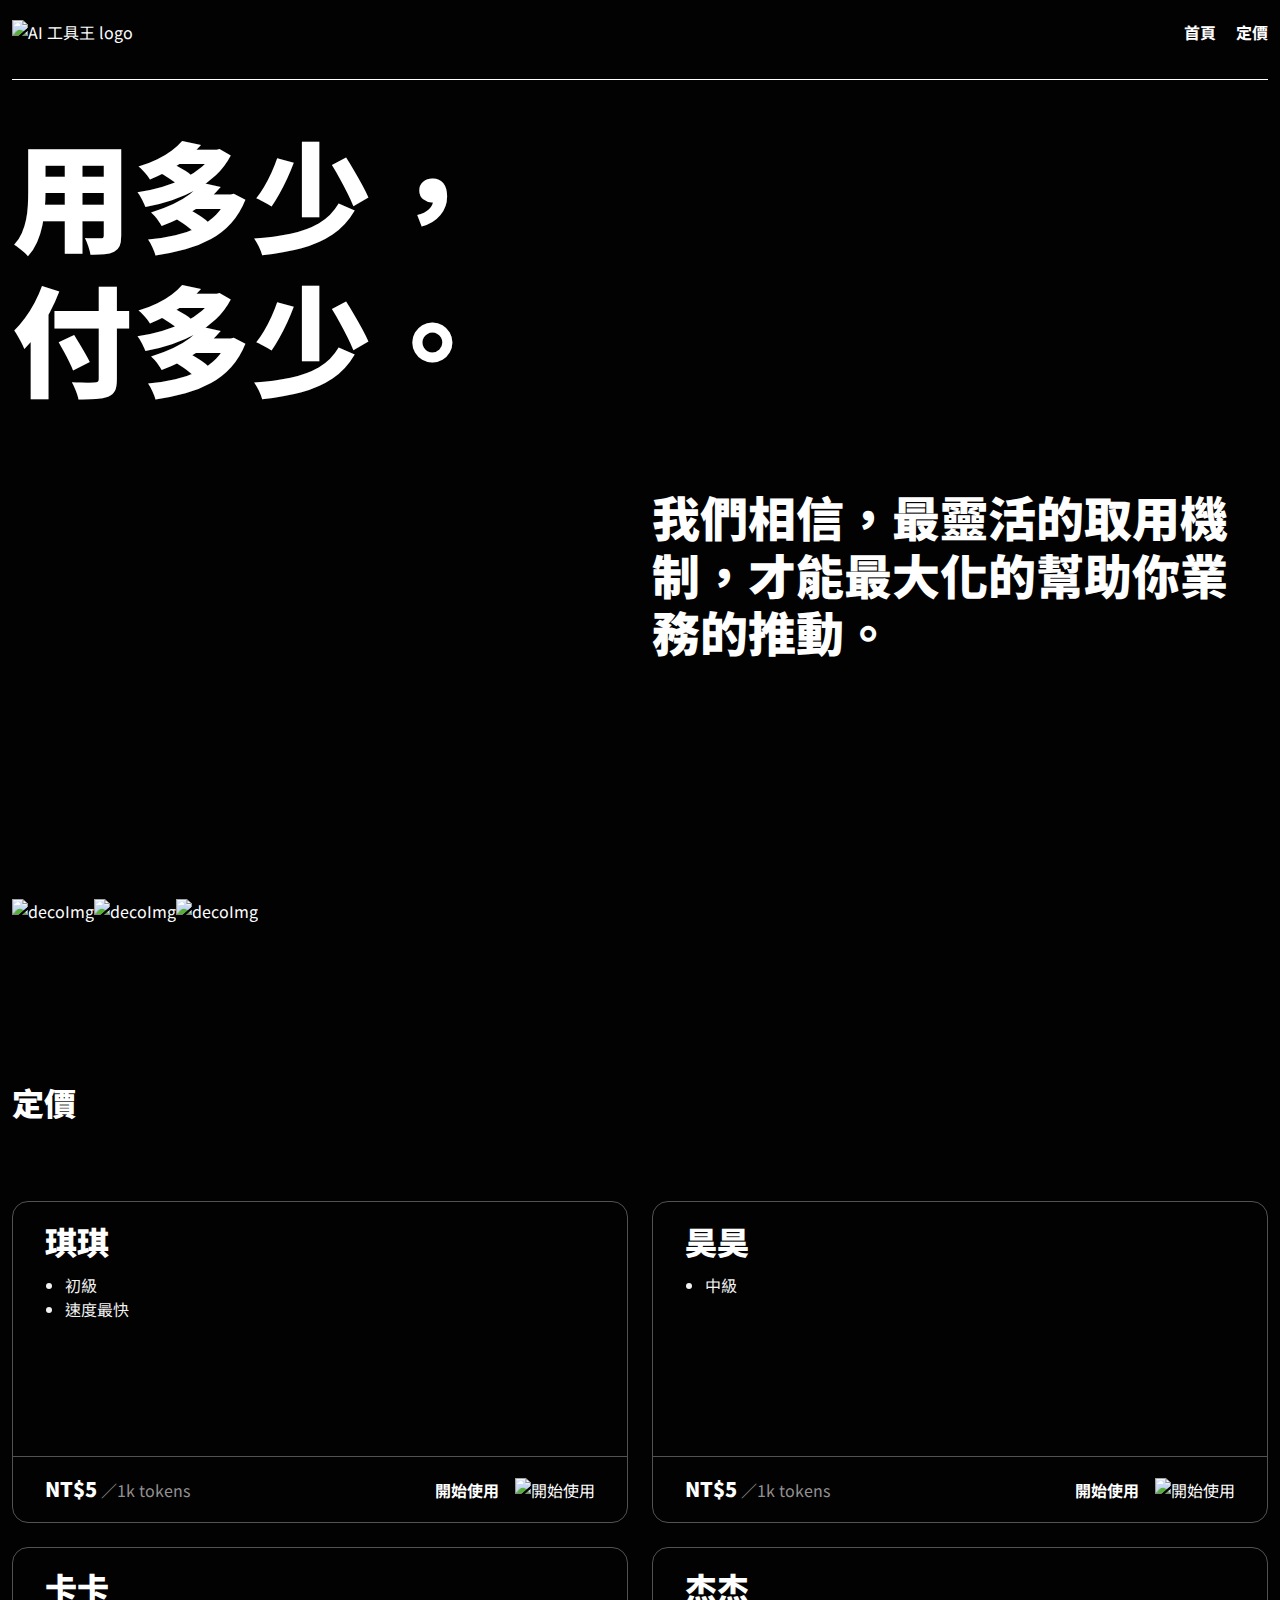
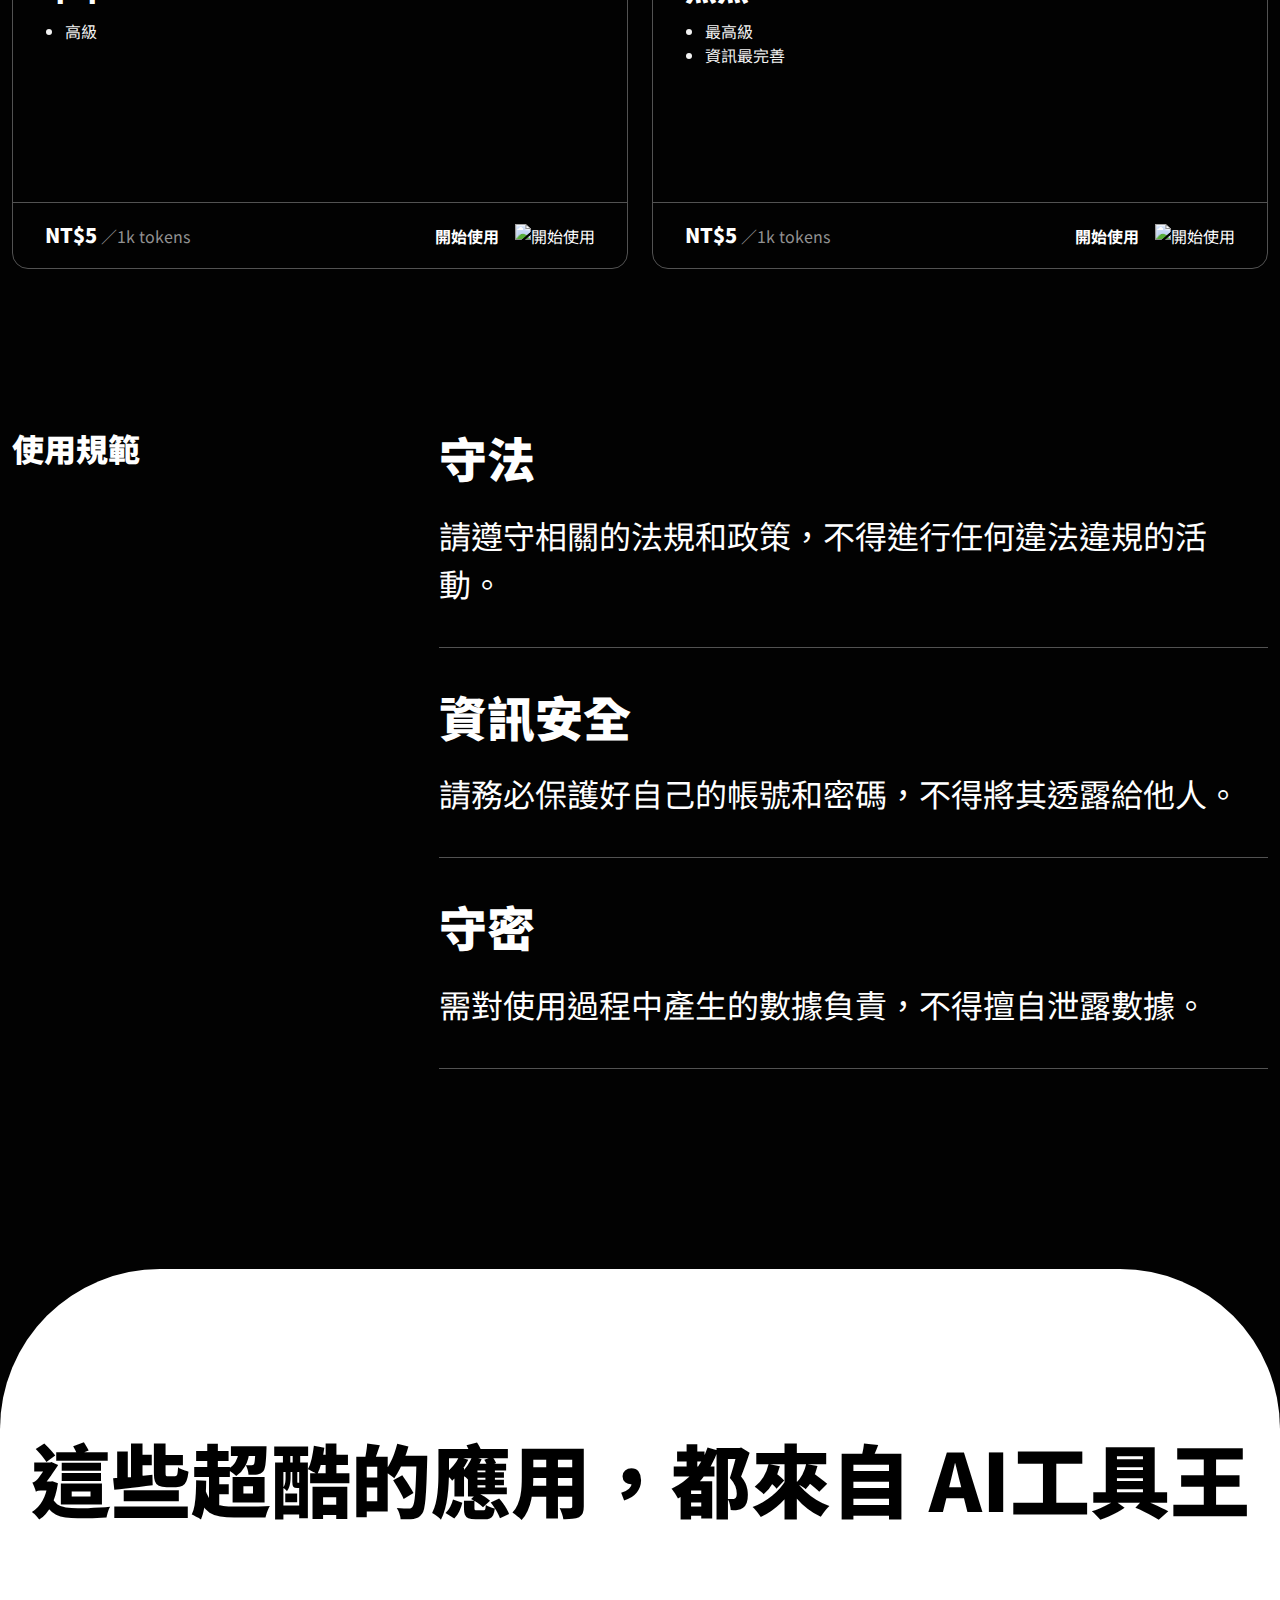
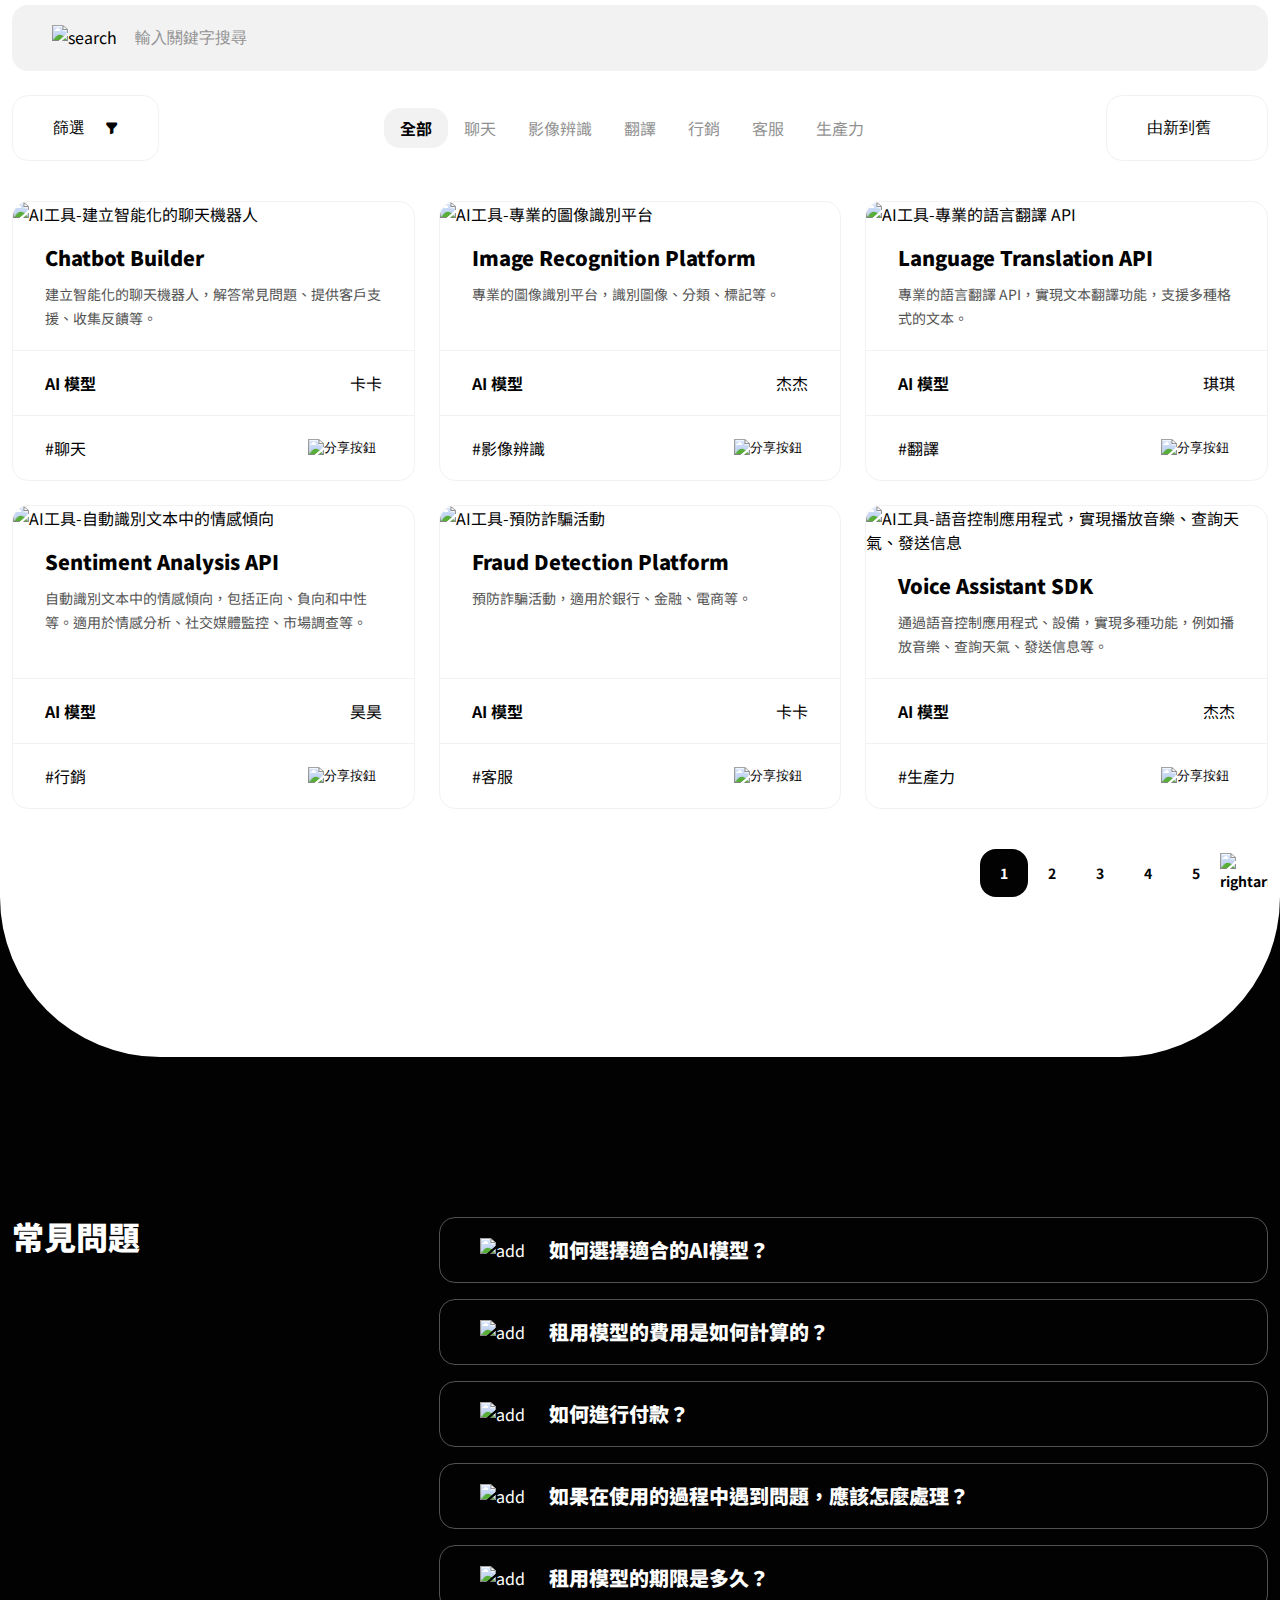
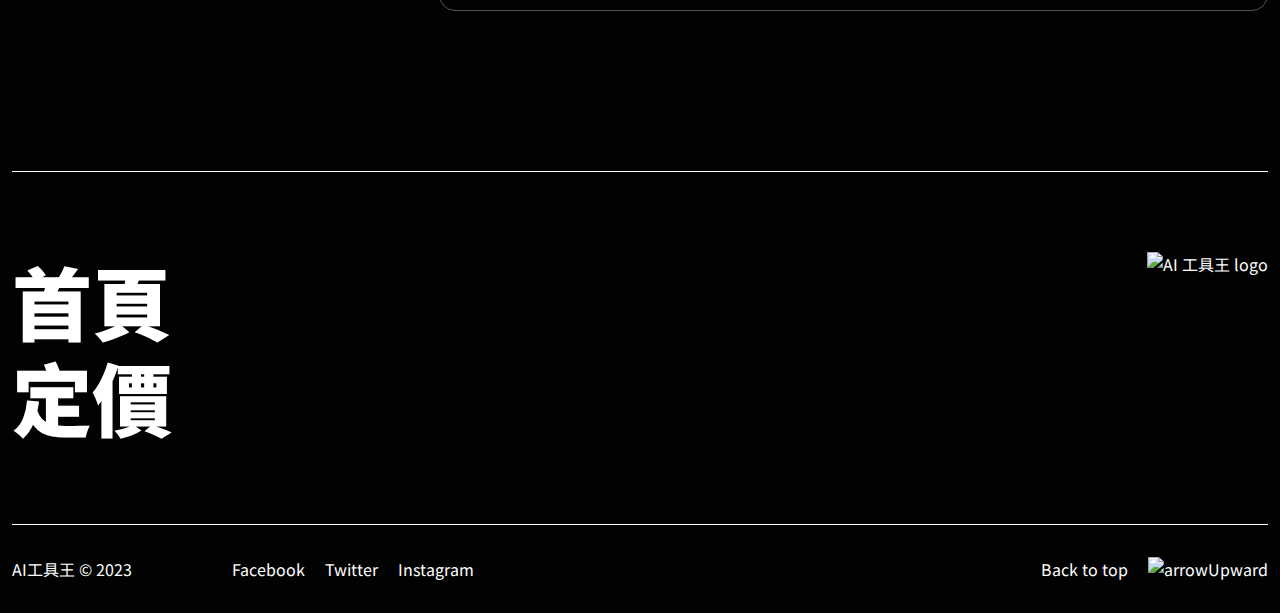
==== commit fd084bb0: "update: 篩選按鈕" ====
--- a/pricing.html
+++ b/pricing.html
@@ -129,7 +129,7 @@
                     <span class="token-color">／1k tokens</span>
                   </div>
                   <div class="d-flex align-items-center justify-content-center">
-                    <span class="fs-s fw-bold me-16">開始使用</span>
+                    <a href="#" class="fs-s fw-bold me-16">開始使用</a>
                     <img
                       src="https://github.com/hexschool/2022-web-layout-training/blob/main/2023web-camp/icons/call%20made.png?raw=true"
                       alt="開始使用"
@@ -152,7 +152,7 @@
                     <span class="token-color">／1k tokens</span>
                   </div>
                   <div class="d-flex align-items-center justify-content-center">
-                    <span class="fs-s fw-bold me-16">開始使用</span>
+                    <a href="#" class="fs-s fw-bold me-16">開始使用</a>
                     <img
                       src="https://github.com/hexschool/2022-web-layout-training/blob/main/2023web-camp/icons/call%20made.png?raw=true"
                       alt="開始使用"
@@ -175,7 +175,7 @@
                     <span class="token-color">／1k tokens</span>
                   </div>
                   <div class="d-flex align-items-center justify-content-center">
-                    <span class="fs-s fw-bold me-16">開始使用</span>
+                    <a href="#" class="fs-s fw-bold me-16">開始使用</a>
                     <img
                       src="https://github.com/hexschool/2022-web-layout-training/blob/main/2023web-camp/icons/call%20made.png?raw=true"
                       alt="開始使用"
@@ -199,7 +199,7 @@
                     <span class="token-color">／1k tokens</span>
                   </div>
                   <div class="d-flex align-items-center justify-content-center">
-                    <span class="fs-s fw-bold me-16">開始使用</span>
+                    <a href="#" class="fs-s fw-bold me-16">開始使用</a>
                     <img
                       src="https://github.com/hexschool/2022-web-layout-training/blob/main/2023web-camp/icons/call%20made.png?raw=true"
                       alt="開始使用"
@@ -242,8 +242,8 @@
         </section>
       </div>
 
-      <!-- AI工具王 卡片列表 -->
-      <div class="l-tool">
+    <!-- AI工具王 卡片列表 -->
+    <div class="l-tool">
         <div class="container">
           <section class="aiTool">
             <h2 class="display-3 h2-md mb-80 mb-md-32 text-align-center">
@@ -263,15 +263,63 @@
             </form>
             <div
               class="d-flex justify-content-between align-items-center mb-40 mb-md-48 flex-nowrap flex-md-wrap"
-            >
-              <button class="aiToolBtn rounded" type="button">
+            > 
+            <div class="dropdown">
+              <button data-id="filter-btn" class="aiToolBtn rounded" type="button">
                 <span class="me-16 fs-s line-height-normal">篩選</span>
                 <i class="bi bi-funnel-fill"></i>
               </button>
+
+              <div data-id="filter-dropdown-menu" class="filter-dropdown dropdown-menu d-none">
+                <h3>AI 模型</h3>
+                <ul>
+                  <li class="mb-8">
+                    <a href="#" >所有模型</a>
+                  </li>
+                  <li>
+                    <a href="#">卡卡</a>
+                  </li>
+                  <li>
+                    <a href="#">杰杰</a>
+                  </li>
+                  <li>
+                    <a href="#">琪琪</a>
+                  </li>
+                  <li>
+                    <a href="#">昊昊</a>
+                  </li>
+                </ul>
+                <div class="filter-border"></div>
+                <h3>類型</h3>
+                <ul>
+                  <li class="mb-8">
+                    <a href="#">所有類型</a>
+                  </li>
+                  <li>
+                    <a href="#">篩選項目 1</a>
+                  </li>
+                  <li>
+                    <a href="#">篩選項目 2</a>
+                  </li>
+                  <li>
+                    <a href="#">篩選項目 3</a>
+                  </li>
+                  <li>
+                    <a href="#">篩選項目 4</a>
+                  </li>
+                  <li>
+                    <a href="#">篩選項目 5</a>
+                  </li>
+                  <li>
+                    <a href="#">篩選項目 6</a>
+                  </li>
+                </ul>
+              </div>
+              
+
+            </div>
               <ul class="aiToolTag">
-                <li>
-                  <a href="#" class="active rounded fw-bold me-16">全部</a>
-                </li>
+                <li><a href="#" class="active rounded fw-bold">全部</a></li>
                 <li><a href="#">聊天</a></li>
                 <li><a href="#">影像辨識</a></li>
                 <li><a href="#">翻譯</a></li>
@@ -279,13 +327,24 @@
                 <li><a href="#">客服</a></li>
                 <li><a href="#">生產力</a></li>
               </ul>
-              <button class="aiToolBtn d-flex rounded" type="button">
-                <span class="me-16 fs-s line-height-normal">由新到舊</span>
-                <img
-                  src="https://github.com/hexschool/2022-web-layout-training/blob/main/2023web-camp/icons/keyboard%20arrow%20down.png?raw=true"
-                  alt=""
-                />
-              </button>
+              <div class="dropdown">
+                <button data-id="dropdown-btn" class="aiToolBtn d-flex rounded" type="button">
+                  <span class="me-16 fs-s line-height-normal">由新到舊</span>
+                  <img
+                    src="https://github.com/hexschool/2022-web-layout-training/blob/main/2023web-camp/icons/keyboard%20arrow%20down.png?raw=true"
+                    alt=""
+                  />
+                </button>
+                <ul data-id="dropdown-menu"  class="dropdown-menu d-none">
+                  <li class="mb-8">
+                    <a href="#" class="new-to-old">由新到舊</a>
+                  </li>
+                  <li>
+                    <a href="#" class="old-to-new">由舊到新</a>
+                  </li>
+                </ul>
+              </div> 
+              
             </div>
             <div
               class="mb-40 mb-md-32 d-flex justify-content-between flex-wrap"
--- a/css/all.css
+++ b/css/all.css
@@ -625,6 +625,10 @@
           flex-grow: 1;
 }
 
+.mt-8 {
+  margin-top: 8px;
+}
+
 .mt-12 {
   margin-top: 12px;
 }
@@ -669,6 +673,10 @@
   margin-top: auto;
 }
 
+.mb-8 {
+  margin-bottom: 8px;
+}
+
 .mb-12 {
   margin-bottom: 12px;
 }
@@ -713,6 +721,10 @@
   margin-bottom: auto;
 }
 
+.me-8 {
+  margin-right: 8px;
+}
+
 .me-12 {
   margin-right: 12px;
 }
@@ -757,6 +769,10 @@
   margin-right: auto;
 }
 
+.ms-8 {
+  margin-left: 8px;
+}
+
 .ms-12 {
   margin-left: 12px;
 }
@@ -801,6 +817,10 @@
   margin-left: auto;
 }
 
+.my-8 {
+  margin: 0 8px;
+}
+
 .my-12 {
   margin: 0 12px;
 }
@@ -846,6 +866,9 @@
 }
 
 @media (max-width: 992px) {
+  .mt-lg-8 {
+    margin-top: 8px;
+  }
   .mt-lg-12 {
     margin-top: 12px;
   }
@@ -879,6 +902,9 @@
   .mt-lg-auto {
     margin-top: auto;
   }
+  .mb-lg-8 {
+    margin-bottom: 8px;
+  }
   .mb-lg-12 {
     margin-bottom: 12px;
   }
@@ -912,6 +938,9 @@
   .mb-lg-auto {
     margin-bottom: auto;
   }
+  .me-lg-8 {
+    margin-right: 8px;
+  }
   .me-lg-12 {
     margin-right: 12px;
   }
@@ -945,6 +974,9 @@
   .me-lg-auto {
     margin-right: auto;
   }
+  .ms-lg-8 {
+    margin-left: 8px;
+  }
   .ms-lg-12 {
     margin-left: 12px;
   }
@@ -978,6 +1010,9 @@
   .ms-lg-auto {
     margin-left: auto;
   }
+  .my-lg-8 {
+    margin: 0 8px;
+  }
   .my-lg-12 {
     margin: 0 12px;
   }
@@ -1013,6 +1048,9 @@
   }
 }
 @media (max-width: 768px) {
+  .mt-md-8 {
+    margin-top: 8px;
+  }
   .mt-md-12 {
     margin-top: 12px;
   }
@@ -1046,6 +1084,9 @@
   .mt-md-auto {
     margin-top: auto;
   }
+  .mb-md-8 {
+    margin-bottom: 8px;
+  }
   .mb-md-12 {
     margin-bottom: 12px;
   }
@@ -1079,6 +1120,9 @@
   .mb-md-auto {
     margin-bottom: auto;
   }
+  .me-md-8 {
+    margin-right: 8px;
+  }
   .me-md-12 {
     margin-right: 12px;
   }
@@ -1112,6 +1156,9 @@
   .me-md-auto {
     margin-right: auto;
   }
+  .ms-md-8 {
+    margin-left: 8px;
+  }
   .ms-md-12 {
     margin-left: 12px;
   }
@@ -1144,6 +1191,9 @@
   }
   .ms-md-auto {
     margin-left: auto;
+  }
+  .my-md-8 {
+    margin: 0 8px;
   }
   .my-md-12 {
     margin: 0 12px;
@@ -1540,6 +1590,9 @@
           flex: 0 0 auto;
   color: #020202;
 }
+.aiToolBtn:hover {
+  border-color: #020202;
+}
 
 .aiToolTag {
   display: -webkit-box;
@@ -1565,6 +1618,50 @@
         -ms-flex-order: 3;
             order: 3;
   }
+}
+
+.dropdown {
+  position: relative;
+}
+
+.dropdown-menu {
+  position: absolute;
+  right: 0;
+  background-color: #ffffff;
+  margin-top: 4px;
+  /* offset-x | offset-y | blur-radius | color */
+  -webkit-box-shadow: 0px 4px 10px rgba(0, 0, 0, 0.1);
+          box-shadow: 0px 4px 10px rgba(0, 0, 0, 0.1);
+  padding: 20px 0;
+  border-radius: 16px;
+  z-index: 2;
+}
+.dropdown-menu h3 {
+  font-style: 12px;
+  font-weight: 700;
+  color: #919191;
+  padding: 0 40px;
+  margin-bottom: 8px;
+}
+
+.dropdown-menu a {
+  padding: 4px 40px;
+  display: block;
+}
+
+.dropdown-menu a:hover {
+  background-color: #F2F2F2;
+}
+
+.filter-dropdown {
+  left: 0;
+  min-width: 240px;
+}
+
+.filter-border {
+  border-bottom: 1px solid #F2F2F2;
+  margin: 8px auto;
+  width: 80%;
 }
 
 .pagination a {
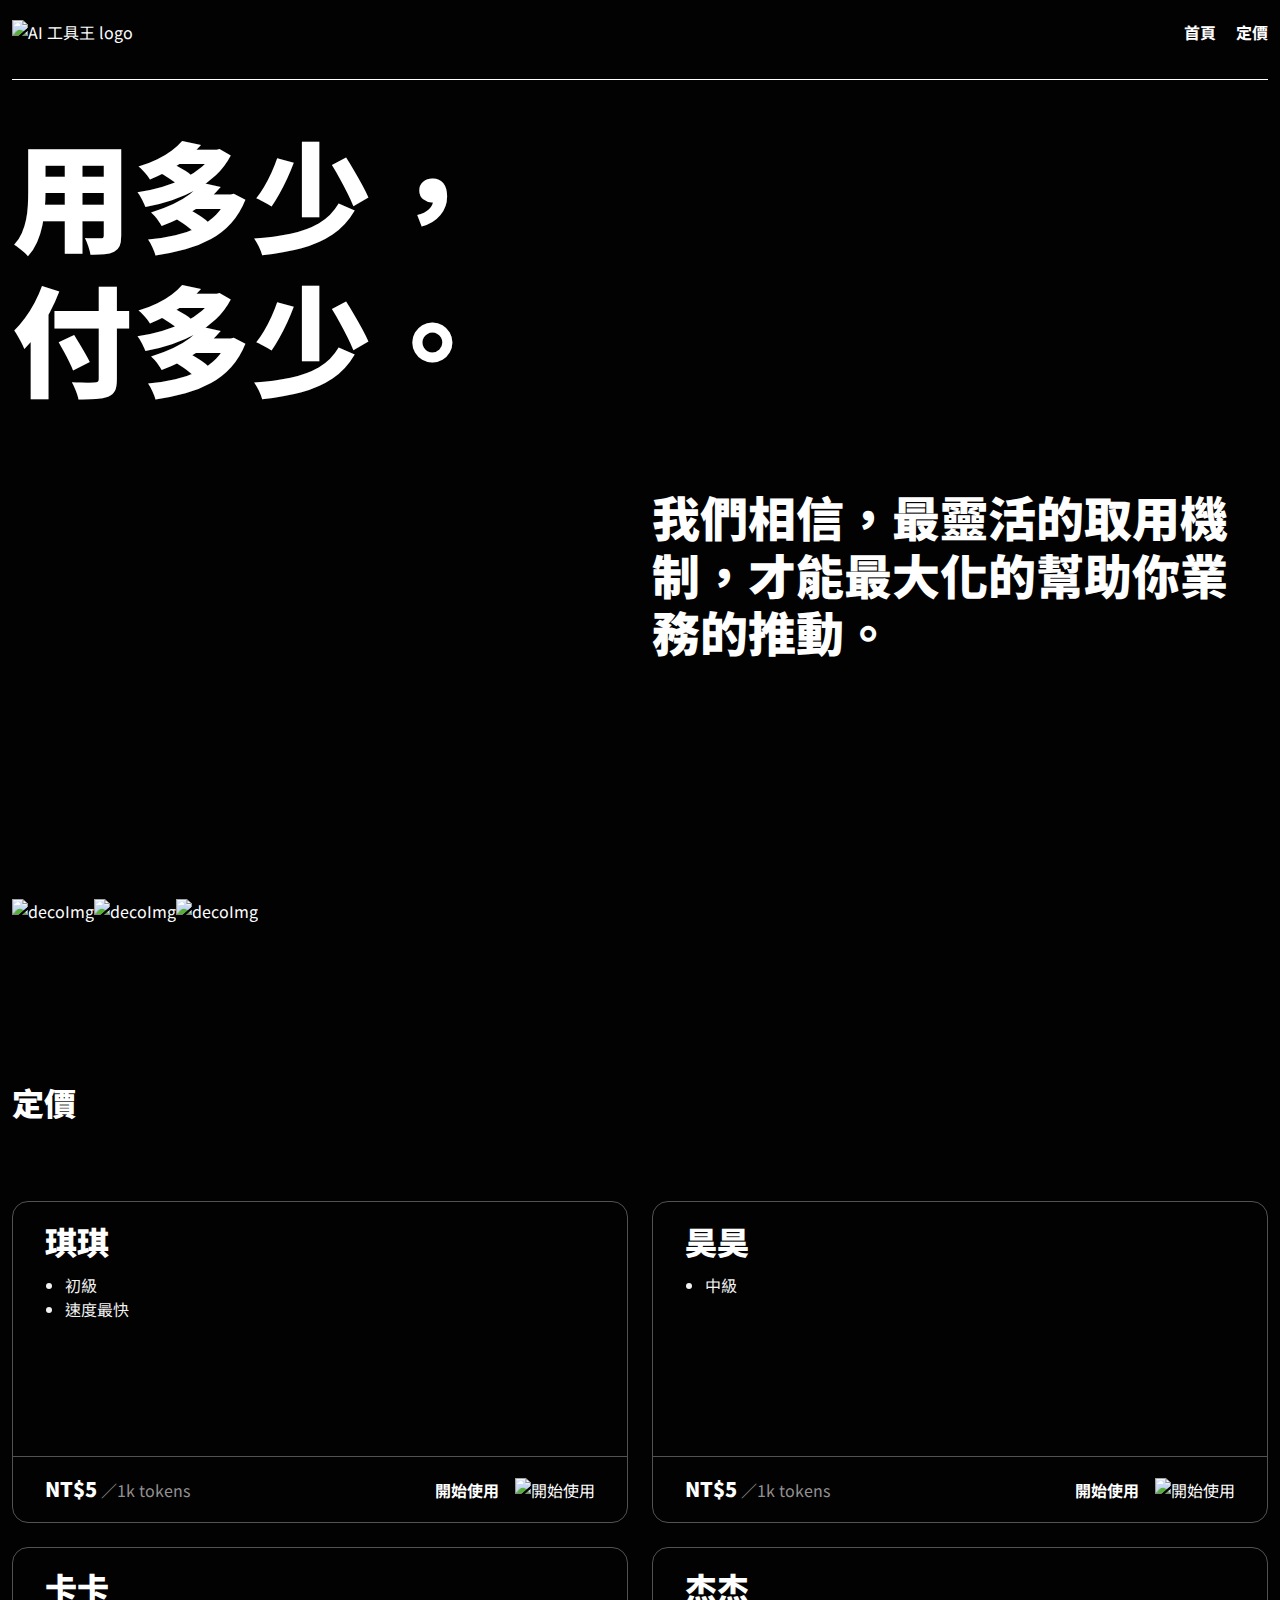
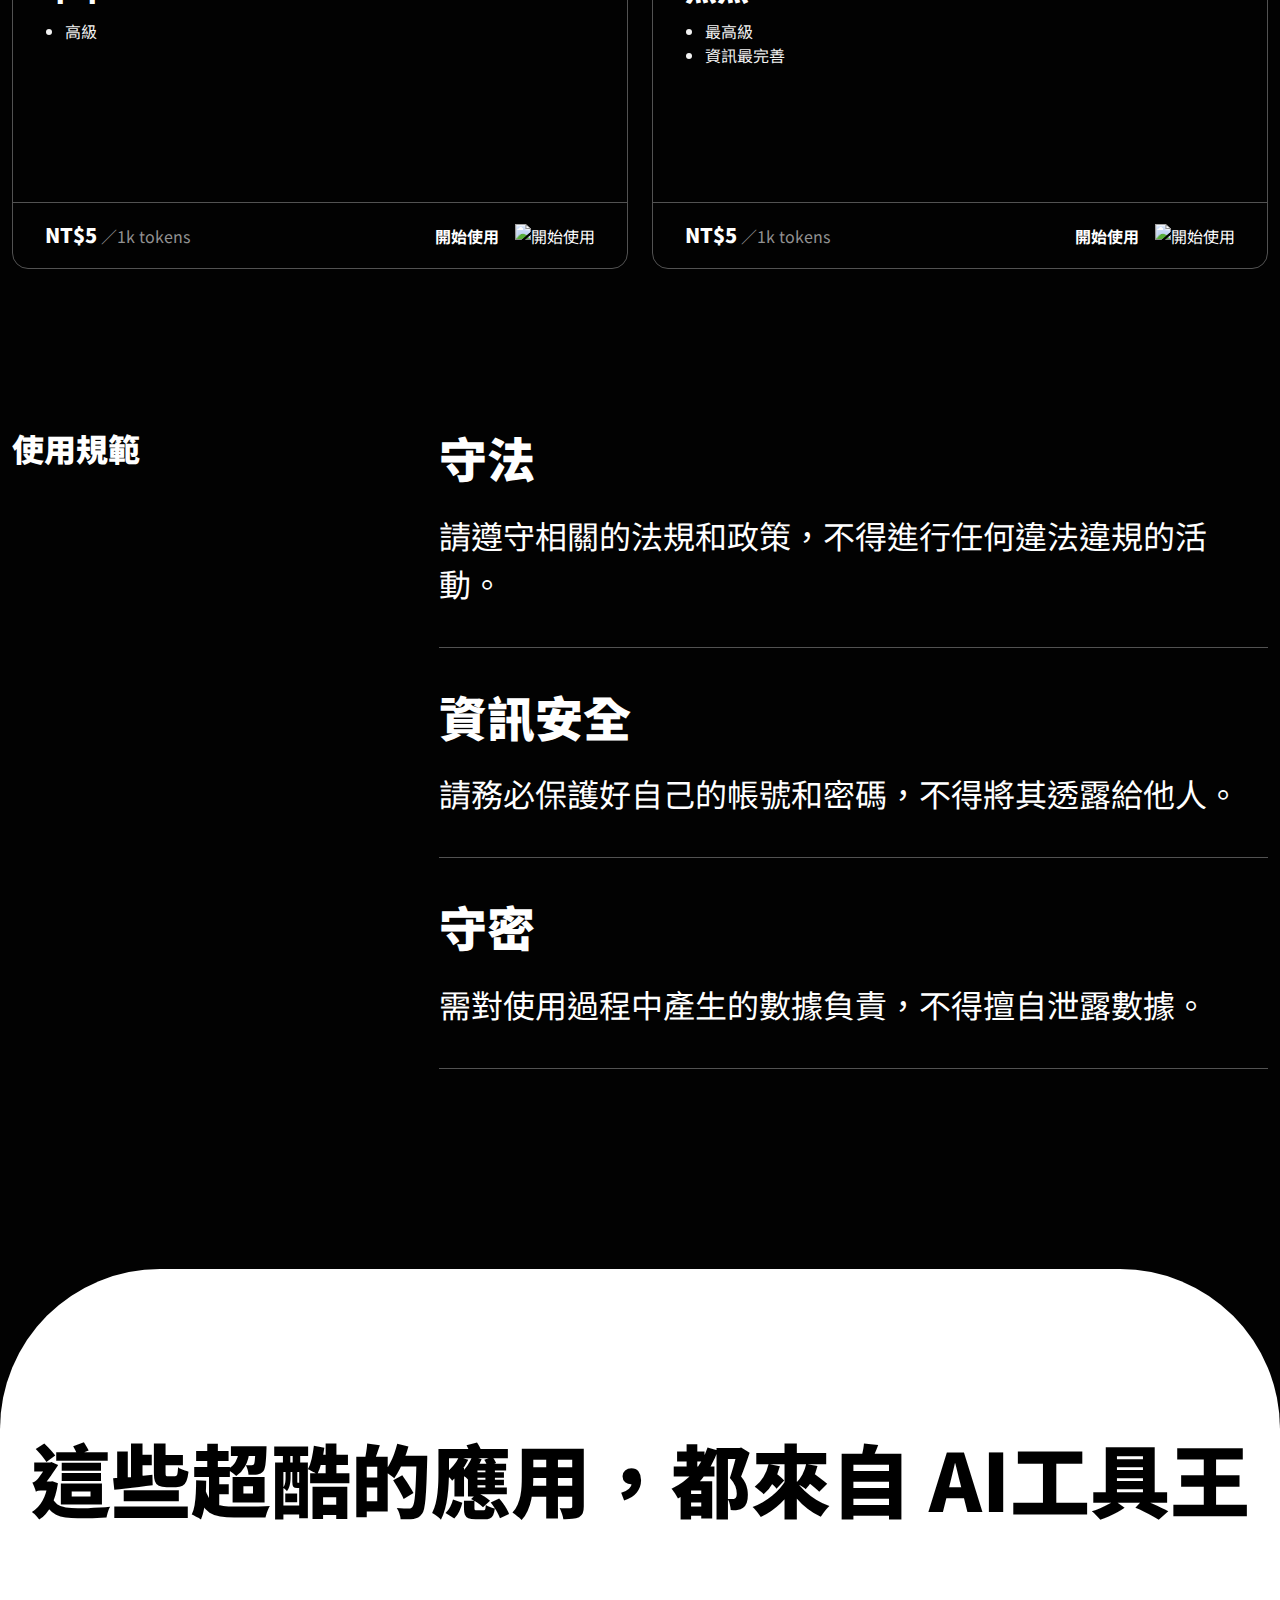
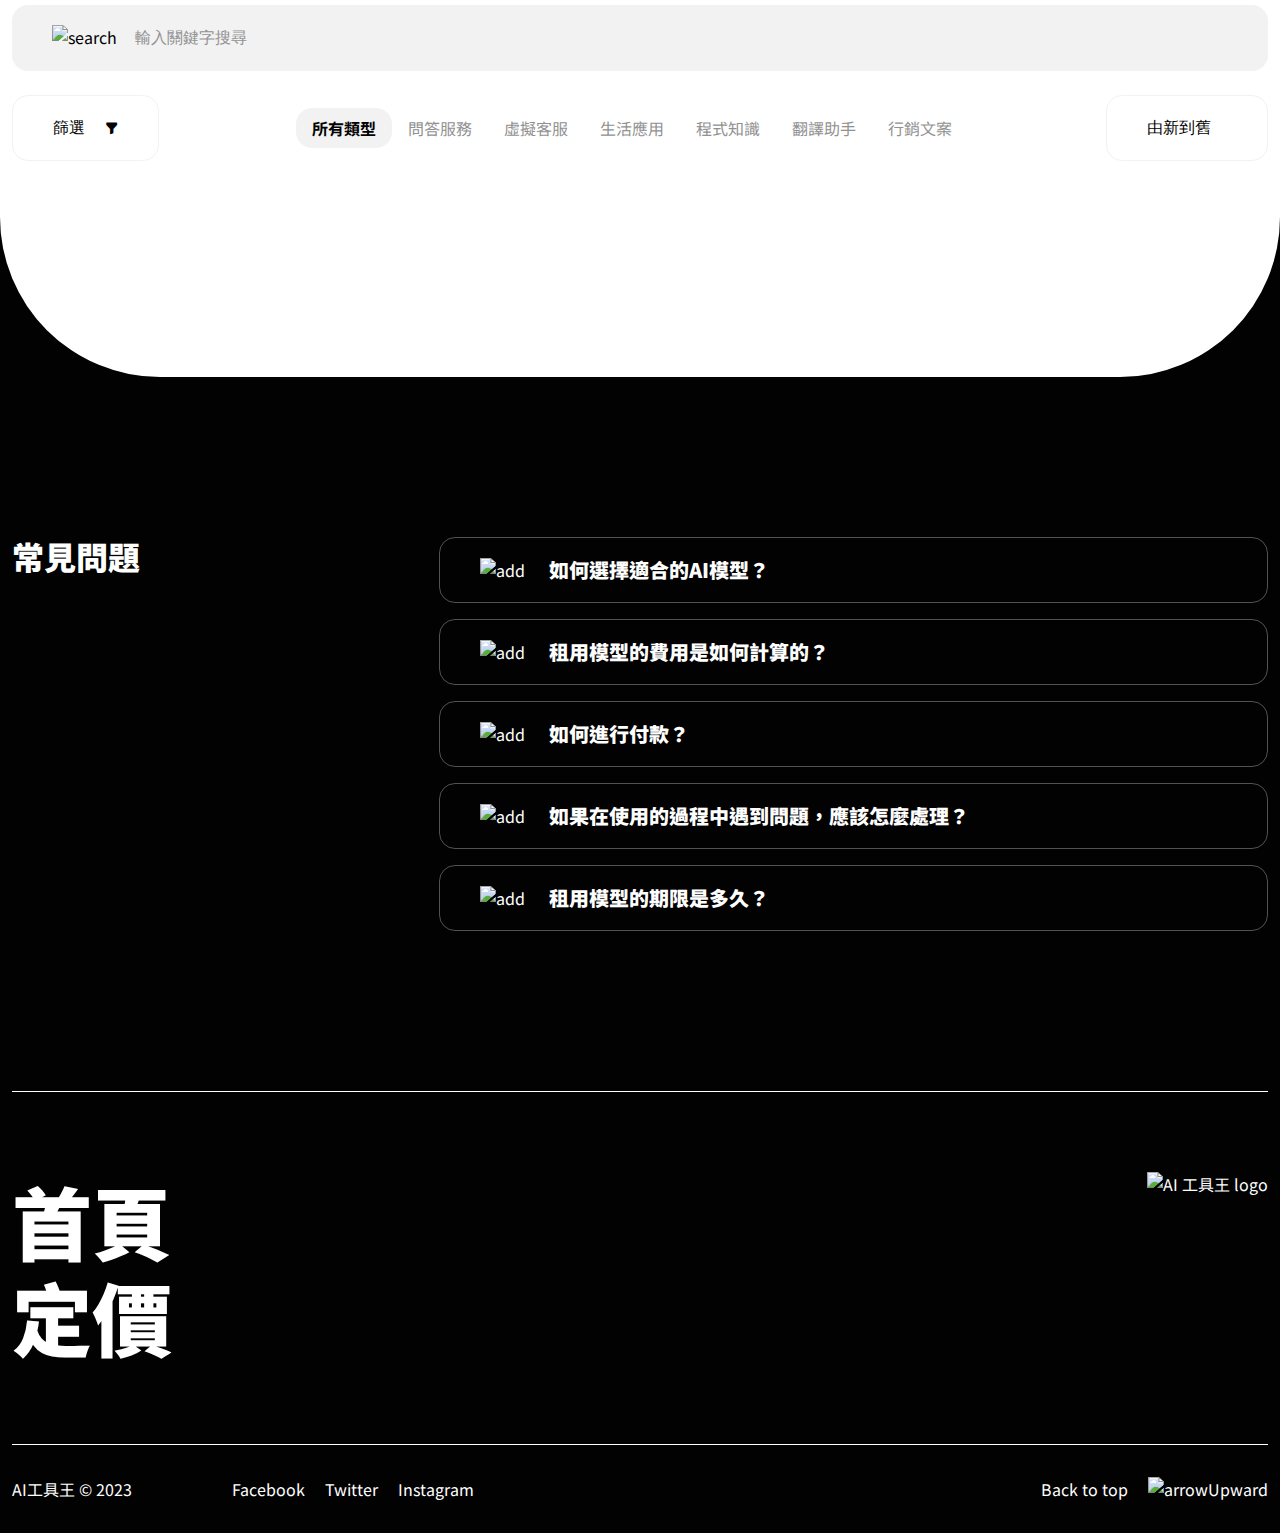
==== commit 41fc4912: "update: 串接 api" ====
--- a/pricing.html
+++ b/pricing.html
@@ -242,8 +242,8 @@
         </section>
       </div>
 
-    <!-- AI工具王 卡片列表 -->
-    <div class="l-tool">
+      <!-- AI工具王 卡片列表 -->
+      <div class="l-tool">
         <div class="container">
           <section class="aiTool">
             <h2 class="display-3 h2-md mb-80 mb-md-32 text-align-center">
@@ -259,83 +259,99 @@
                 type="text"
                 class="fs-s line-height-normal"
                 placeholder="輸入關鍵字搜尋"
+                data-type="search"
               />
             </form>
             <div
-              class="d-flex justify-content-between align-items-center mb-40 mb-md-48 flex-nowrap flex-md-wrap"
-            > 
-            <div class="dropdown">
-              <button data-id="filter-btn" class="aiToolBtn rounded" type="button">
-                <span class="me-16 fs-s line-height-normal">篩選</span>
-                <i class="bi bi-funnel-fill"></i>
-              </button>
-
-              <div data-id="filter-dropdown-menu" class="filter-dropdown dropdown-menu d-none">
-                <h3>AI 模型</h3>
-                <ul>
-                  <li class="mb-8">
-                    <a href="#" >所有模型</a>
-                  </li>
-                  <li>
-                    <a href="#">卡卡</a>
-                  </li>
-                  <li>
-                    <a href="#">杰杰</a>
-                  </li>
-                  <li>
-                    <a href="#">琪琪</a>
-                  </li>
-                  <li>
-                    <a href="#">昊昊</a>
-                  </li>
-                </ul>
-                <div class="filter-border"></div>
-                <h3>類型</h3>
-                <ul>
-                  <li class="mb-8">
-                    <a href="#">所有類型</a>
-                  </li>
-                  <li>
-                    <a href="#">篩選項目 1</a>
-                  </li>
-                  <li>
-                    <a href="#">篩選項目 2</a>
-                  </li>
-                  <li>
-                    <a href="#">篩選項目 3</a>
-                  </li>
-                  <li>
-                    <a href="#">篩選項目 4</a>
-                  </li>
-                  <li>
-                    <a href="#">篩選項目 5</a>
-                  </li>
-                  <li>
-                    <a href="#">篩選項目 6</a>
-                  </li>
-                </ul>
+              class="d-flex justify-content-between align-items-center mb-16 mb-md-36 flex-nowrap flex-md-wrap"
+            >
+              <div class="dropdown">
+                <button
+                  data-id="filter-btn"
+                  class="aiToolBtn rounded"
+                  type="button"
+                >
+                  <span class="me-16 fs-s line-height-normal">篩選</span>
+                  <i class="bi bi-funnel-fill"></i>
+                </button>
+
+                <div
+                  data-id="filter-dropdown-menu"
+                  class="filter-dropdown dropdown-menu d-none"
+                >
+                  <h3>AI 模型</h3>
+                  <ul>
+                    <li class="mb-8">
+                      <a href="#">所有模型</a>
+                    </li>
+                    <li>
+                      <a href="#">卡卡</a>
+                    </li>
+                    <li>
+                      <a href="#">杰杰</a>
+                    </li>
+                    <li>
+                      <a href="#">琪琪</a>
+                    </li>
+                    <li>
+                      <a href="#">昊昊</a>
+                    </li>
+                  </ul>
+                  <div class="filter-border"></div>
+                  <h3>類型</h3>
+                  <ul>
+                    <li class="mb-8">
+                      <a href="#" data-btn="filter-btn">所有類型</a>
+                    </li>
+                    <li>
+                      <a href="#" data-btn="filter-btn">問答服務</a>
+                    </li>
+                    <li>
+                      <a href="#" data-btn="filter-btn">虛擬客服</a>
+                    </li>
+                    <li>
+                      <a href="#" data-btn="filter-btn">生活應用</a>
+                    </li>
+                    <li>
+                      <a href="#" data-btn="filter-btn">程式知識</a>
+                    </li>
+                    <li>
+                      <a href="#" data-btn="filter-btn">翻譯助手</a>
+                    </li>
+                    <li>
+                      <a href="#" data-btn="filter-btn">行銷文案</a>
+                    </li>
+                  </ul>
+                </div>
               </div>
-              
-
-            </div>
               <ul class="aiToolTag">
-                <li><a href="#" class="active rounded fw-bold">全部</a></li>
-                <li><a href="#">聊天</a></li>
-                <li><a href="#">影像辨識</a></li>
-                <li><a href="#">翻譯</a></li>
-                <li><a href="#">行銷</a></li>
-                <li><a href="#">客服</a></li>
-                <li><a href="#">生產力</a></li>
+                <li>
+                  <a href="#" class="active" data-btn="filterTag-btn"
+                    >所有類型</a
+                  >
+                </li>
+                <li><a href="#" data-btn="filterTag-btn">問答服務</a></li>
+                <li><a href="#" data-btn="filterTag-btn">虛擬客服</a></li>
+                <li><a href="#" data-btn="filterTag-btn">生活應用</a></li>
+                <li><a href="#" data-btn="filterTag-btn">程式知識</a></li>
+                <li><a href="#" data-btn="filterTag-btn">翻譯助手</a></li>
+                <li><a href="#" data-btn="filterTag-btn">行銷文案</a></li>
               </ul>
               <div class="dropdown">
-                <button data-id="dropdown-btn" class="aiToolBtn d-flex rounded" type="button">
-                  <span class="me-16 fs-s line-height-normal">由新到舊</span>
+                <button
+                  data-id="dropdown-btn"
+                  class="aiToolBtn d-flex rounded"
+                  type="button"
+                >
+                  <span class="me-16 fs-s line-height-normal dropdown-btnText"
+                    >由新到舊</span
+                  >
                   <img
                     src="https://github.com/hexschool/2022-web-layout-training/blob/main/2023web-camp/icons/keyboard%20arrow%20down.png?raw=true"
                     alt=""
                   />
                 </button>
-                <ul data-id="dropdown-menu"  class="dropdown-menu d-none">
+                <ul data-id="dropdown-menu" class="dropdown-menu d-none">
                   <li class="mb-8">
                     <a href="#" class="new-to-old">由新到舊</a>
                   </li>
@@ -343,14 +359,13 @@
                     <a href="#" class="old-to-new">由舊到新</a>
                   </li>
                 </ul>
-              </div> 
-              
+              </div>
             </div>
             <div
               class="mb-40 mb-md-32 d-flex justify-content-between flex-wrap"
             >
-              <ul class="row">
-                <li class="col-4 col-lg-6 col-md-12 mt-md-12">
+              <ul class="row" data-id="aiToolCard-List">
+                <!-- <li class="col-4 col-lg-6 col-md-12 mt-md-12">
                   <div class="l-aiToolCard rounded">
                     <div class="overflow-hidden">
                       <img
@@ -531,12 +546,14 @@
                       </button>
                     </div>
                   </div>
-                </li>
+                </li> -->
               </ul>
             </div>
             <ul
               class="pagination d-flex justify-content-end justify-content-md-center"
+              data-id="pagination"
             >
+              <!-- <li><a href="#"><i class="bi bi-chevron-left"></i></a></li>
               <li><a href="#" class="active rounded">1</a></li>
               <li><a href="#">2</a></li>
               <li><a href="#">3</a></li>
@@ -549,12 +566,11 @@
                     alt="rightarrow"
                   />
                 </a>
-              </li>
+              </li> -->
             </ul>
           </section>
         </div>
       </div>
-
       <!-- 頁尾-常見問題 -->
       <div class="container">
         <section class="qa-list">
@@ -732,8 +748,17 @@
       integrity="sha256-JlqSTELeR4TLqP0OG9dxM7yDPqX1ox/HfgiSLBj8+kM="
       crossorigin="anonymous"
     ></script>
+    
+    <!-- axios -->
+    <script
+      src="https://cdnjs.cloudflare.com/ajax/libs/axios/1.4.0/axios.js"
+      integrity="sha512-RjvSEaeDqPCfUVQ9kna2/2OqHz/7F04IOl1/66LmQjB/lOeAzwq7LrbTzDbz5cJzlPNJ5qteNtHR56XaJSTNWw=="
+      crossorigin="anonymous"
+      referrerpolicy="no-referrer"
+    ></script>
 
     <script src="./js/swiper.js"></script>
+    <script src="./js/apiData.js"></script>
     <script src="./js/all.js"></script>
   </body>
 </html>
--- a/css/all.css
+++ b/css/all.css
@@ -649,6 +649,10 @@
   margin-top: 32px;
 }
 
+.mt-36 {
+  margin-top: 36px;
+}
+
 .mt-40 {
   margin-top: 40px;
 }
@@ -697,6 +701,10 @@
   margin-bottom: 32px;
 }
 
+.mb-36 {
+  margin-bottom: 36px;
+}
+
 .mb-40 {
   margin-bottom: 40px;
 }
@@ -745,6 +753,10 @@
   margin-right: 32px;
 }
 
+.me-36 {
+  margin-right: 36px;
+}
+
 .me-40 {
   margin-right: 40px;
 }
@@ -793,6 +805,10 @@
   margin-left: 32px;
 }
 
+.ms-36 {
+  margin-left: 36px;
+}
+
 .ms-40 {
   margin-left: 40px;
 }
@@ -839,6 +855,10 @@
 
 .my-32 {
   margin: 0 32px;
+}
+
+.my-36 {
+  margin: 0 36px;
 }
 
 .my-40 {
@@ -884,6 +904,9 @@
   .mt-lg-32 {
     margin-top: 32px;
   }
+  .mt-lg-36 {
+    margin-top: 36px;
+  }
   .mt-lg-40 {
     margin-top: 40px;
   }
@@ -920,6 +943,9 @@
   .mb-lg-32 {
     margin-bottom: 32px;
   }
+  .mb-lg-36 {
+    margin-bottom: 36px;
+  }
   .mb-lg-40 {
     margin-bottom: 40px;
   }
@@ -956,6 +982,9 @@
   .me-lg-32 {
     margin-right: 32px;
   }
+  .me-lg-36 {
+    margin-right: 36px;
+  }
   .me-lg-40 {
     margin-right: 40px;
   }
@@ -992,6 +1021,9 @@
   .ms-lg-32 {
     margin-left: 32px;
   }
+  .ms-lg-36 {
+    margin-left: 36px;
+  }
   .ms-lg-40 {
     margin-left: 40px;
   }
@@ -1028,6 +1060,9 @@
   .my-lg-32 {
     margin: 0 32px;
   }
+  .my-lg-36 {
+    margin: 0 36px;
+  }
   .my-lg-40 {
     margin: 0 40px;
   }
@@ -1066,6 +1101,9 @@
   .mt-md-32 {
     margin-top: 32px;
   }
+  .mt-md-36 {
+    margin-top: 36px;
+  }
   .mt-md-40 {
     margin-top: 40px;
   }
@@ -1102,6 +1140,9 @@
   .mb-md-32 {
     margin-bottom: 32px;
   }
+  .mb-md-36 {
+    margin-bottom: 36px;
+  }
   .mb-md-40 {
     margin-bottom: 40px;
   }
@@ -1138,6 +1179,9 @@
   .me-md-32 {
     margin-right: 32px;
   }
+  .me-md-36 {
+    margin-right: 36px;
+  }
   .me-md-40 {
     margin-right: 40px;
   }
@@ -1174,6 +1218,9 @@
   .ms-md-32 {
     margin-left: 32px;
   }
+  .ms-md-36 {
+    margin-left: 36px;
+  }
   .ms-md-40 {
     margin-left: 40px;
   }
@@ -1209,6 +1256,9 @@
   }
   .my-md-32 {
     margin: 0 32px;
+  }
+  .my-md-36 {
+    margin: 0 36px;
   }
   .my-md-40 {
     margin: 0 40px;
@@ -1584,6 +1634,7 @@
 .aiToolBtn {
   background-color: #ffffff;
   border: 1px solid #f2f2f2;
+  white-space: nowrap;
   padding: 20px 40px;
   -webkit-box-flex: 0;
       -ms-flex: 0 0 auto;
@@ -1609,6 +1660,8 @@
 .aiToolTag .active {
   background: #f2f2f2;
   color: #020202;
+  font-weight: bold;
+  border-radius: 16px;
 }
 @media (max-width: 768px) {
   .aiToolTag {
@@ -1681,6 +1734,10 @@
   height: 48px;
   text-align: center;
 }
+.pagination a:hover {
+  color: #ffffff;
+  background: #020202;
+}
 .pagination .active {
   color: #ffffff;
   background: #020202;
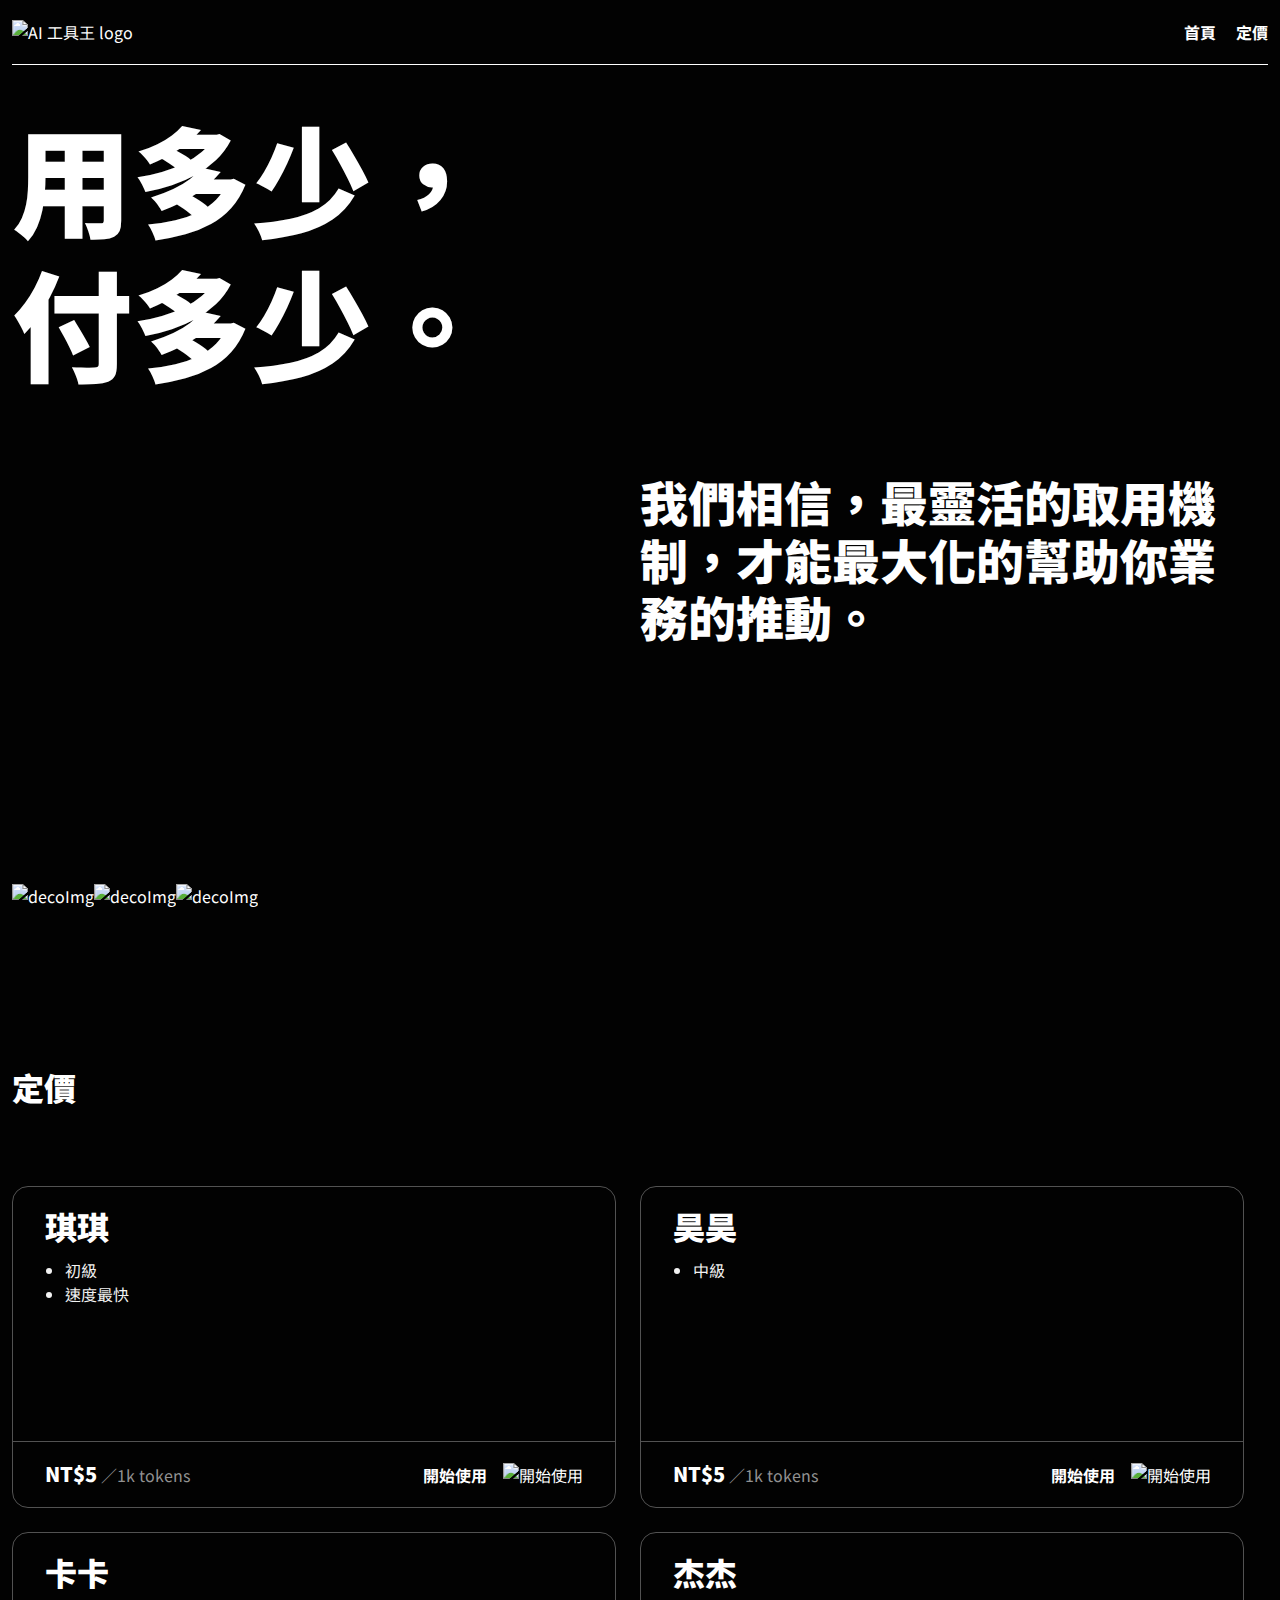
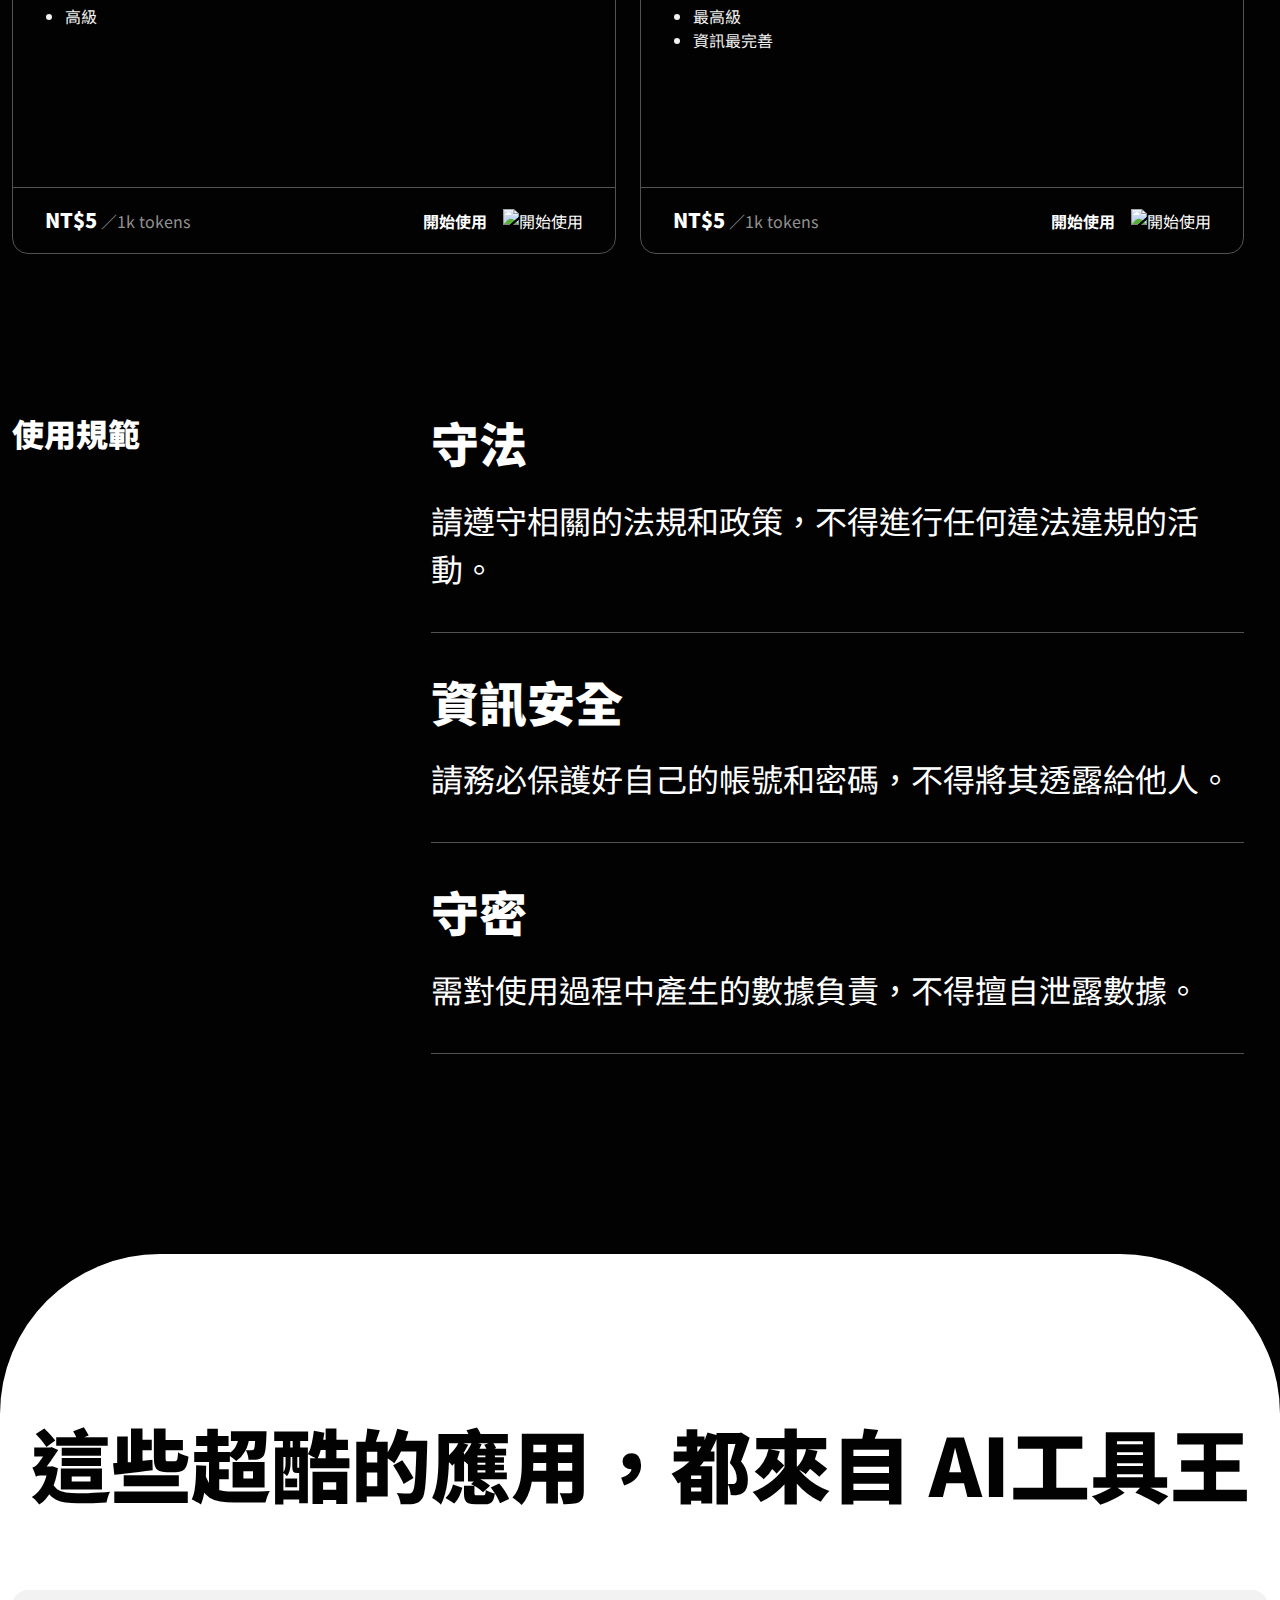
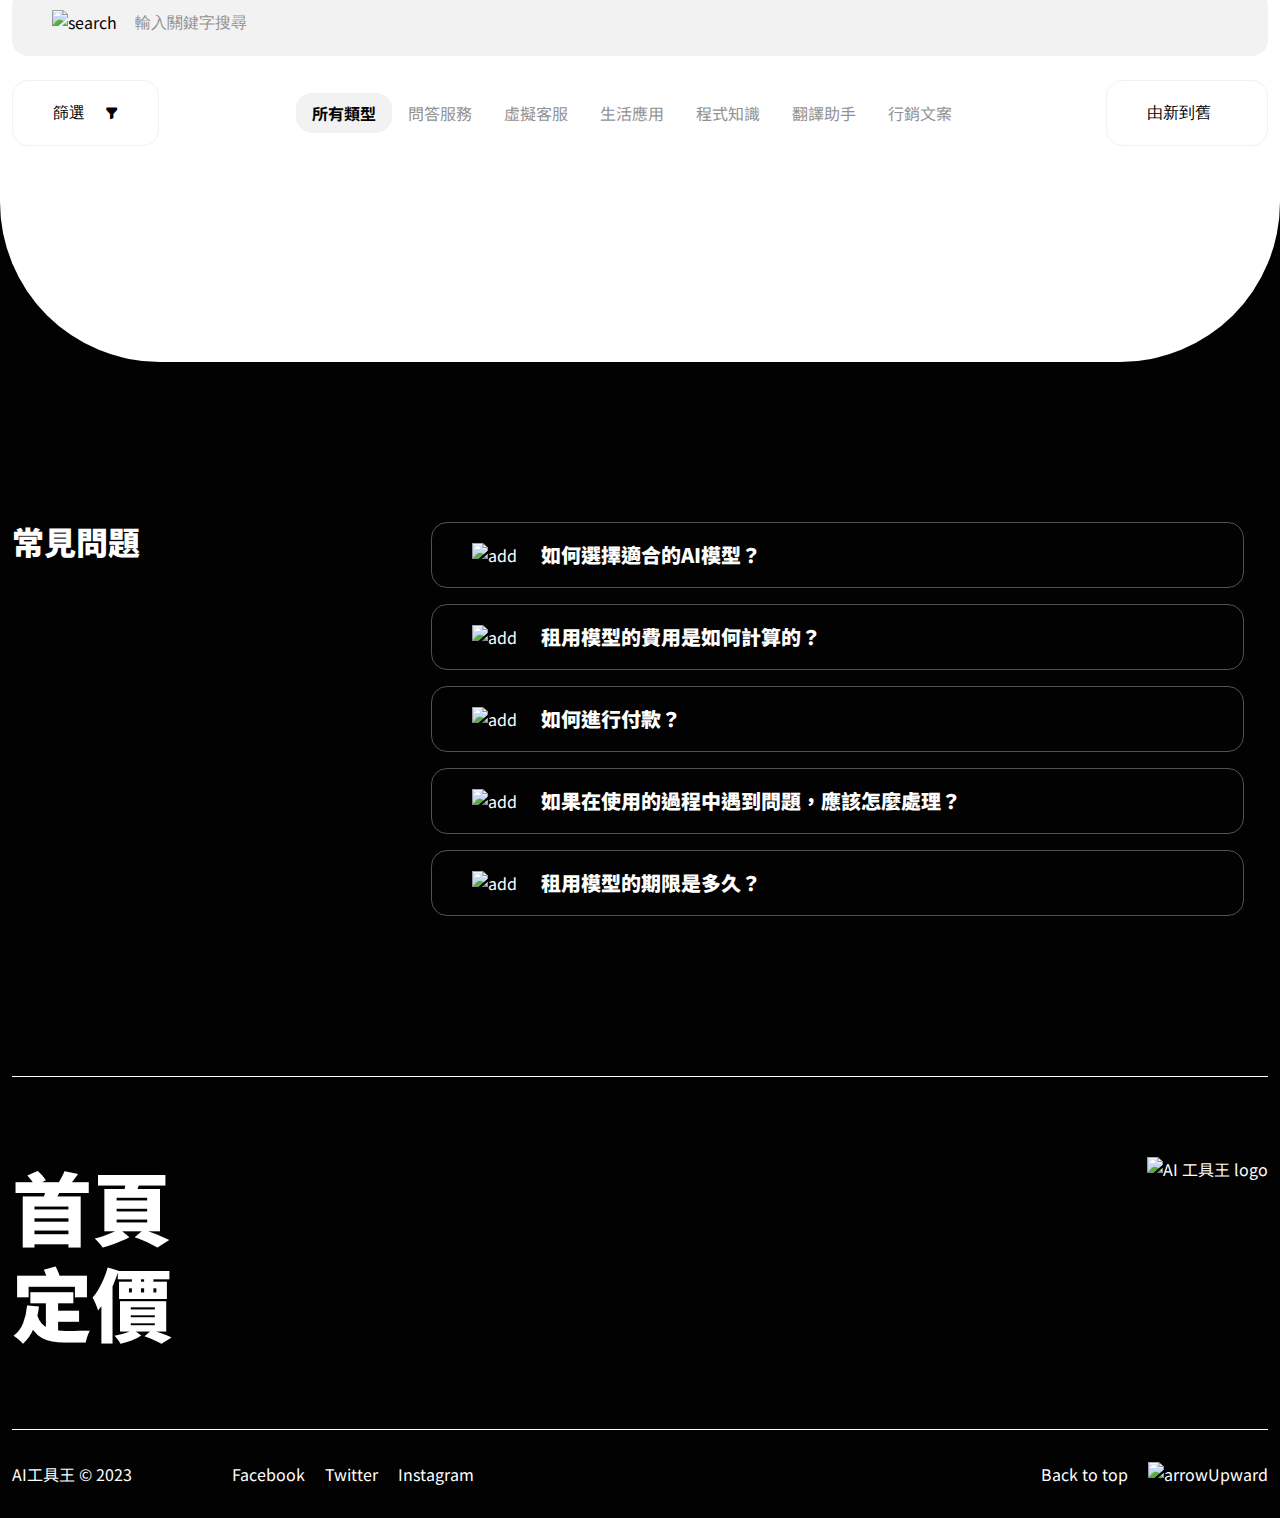
==== commit 710777bc: "修正反饋問題" ====
--- a/pricing.html
+++ b/pricing.html
@@ -57,17 +57,30 @@
             </ul>
           </nav>
         </div>
-        <!-- 手機版導覽列 -->
-        <ul
-          data-id="navbar-collapse"
-          class="fw-bold d-none mt-md-12 navbar-collapse"
-        >
-          <li><a href="./index.html">首頁</a></li>
-          <li class="mt-md-12"><a href="#">定價</a></li>
-        </ul>
       </header>
     </div>
-
+    <!-- 手機版導覽列 -->
+    <div data-id="navbar-collapse" class="fw-bold mt-md-12 d-none">
+      <div class="mb-auto mt-auto">
+        <div><a href="#" class="display-3">首頁</a></div>
+        <div class="mt-md-12">
+          <a href="./pricing.html" class="display-3">定價</a>
+        </div>
+      </div>
+      <!-- 頁尾 -->
+      <div class="border-top">
+        <div class="footerLink">
+          <ul class="d-flex flex-wrap">
+            <li><a href="#" class="me-100 me-md-auto">AI工具王 © 2023</a></li>
+            <li class="d-flex me-auto linkGroup">
+              <a href="#" class="me-20">Facebook</a>
+              <a href="#" class="me-20">Twitter</a>
+              <a href="#">Instagram</a>
+            </li>
+          </ul>
+        </div>
+      </div>
+    </div>
     <main>
       <div class="container">
         <!-- 頁首-開始使用 -->
@@ -76,7 +89,7 @@
             用多少，<br />
             付多少。
           </h2>
-          <div class="row d-flex flex-row-reverse pricing-slogan">
+          <div class="row flex-row-reverse pricing-slogan">
             <div class="col-6">
               <p class="h1 h3-md">
                 我們相信，最靈活的取用機制，才能最大化的幫助你業務的推動。
@@ -112,12 +125,12 @@
 
         <!-- 定價 -->
         <section>
-          <h2 class="h3 h5-md mb-80 mb-md-24">定價</h2>
+          <h3 class="h3 h5-md mb-80 mb-md-24">定價</h3>
           <ul class="row pricing-card-list">
             <li class="col-6 col-md-12 mb-24">
               <div class="l-pricing-card rounded">
                 <div class="pricing-card-content">
-                  <h3 class="h3 mb-12">琪琪</h3>
+                  <h4 class="h3 mb-12">琪琪</h4>
                   <ul>
                     <li>初級</li>
                     <li>速度最快</li>
@@ -141,7 +154,7 @@
             <li class="col-6 col-md-12 mb-24">
               <div class="l-pricing-card rounded">
                 <div class="pricing-card-content">
-                  <h3 class="h3 mb-12">昊昊</h3>
+                  <h4 class="h3 mb-12">昊昊</h4>
                   <ul>
                     <li>中級</li>
                   </ul>
@@ -164,7 +177,7 @@
             <li class="col-6 col-md-12 mb-md-24">
               <div class="l-pricing-card rounded">
                 <div class="pricing-card-content">
-                  <h3 class="h3 mb-12">卡卡</h3>
+                  <h4 class="h3 mb-12">卡卡</h4>
                   <ul>
                     <li>高級</li>
                   </ul>
@@ -187,7 +200,7 @@
             <li class="col-6 col-md-12">
               <div class="l-pricing-card rounded">
                 <div class="pricing-card-content">
-                  <h3 class="h3 mb-12">杰杰</h3>
+                  <h4 class="h3 mb-12">杰杰</h4>
                   <ul>
                     <li>最高級</li>
                     <li>資訊最完善</li>
@@ -214,24 +227,24 @@
         <section class="pricing-rules">
           <div class="row">
             <div class="col-4 col-md-12 mb-md-48">
-              <h2 class="h3 h5-md">使用規範</h2>
+              <h3 class="h3 h5-md">使用規範</h3>
             </div>
             <div class="col-8 col-md-12">
               <ul>
                 <li class="pricing-rule">
-                  <h3 class="h1 h2-md mb-24">守法</h3>
+                  <h4 class="h1 h2-md mb-24">守法</h4>
                   <p class="fs-3 fs-s-md line-height-normal">
                     請遵守相關的法規和政策，不得進行任何違法違規的活動。
                   </p>
                 </li>
                 <li class="pricing-rule">
-                  <h3 class="h1 h2-md mb-24">資訊安全</h3>
+                  <h4 class="h1 h2-md mb-24">資訊安全</h4>
                   <p class="fs-3 fs-s-md line-height-normal">
                     請務必保護好自己的帳號和密碼，不得將其透露給他人。
                   </p>
                 </li>
                 <li class="pricing-rule">
-                  <h3 class="h1 h2-md mb-24">守密</h3>
+                  <h4 class="h1 h2-md mb-24">守密</h4>
                   <p class="fs-3 fs-s-md line-height-normal">
                     需對使用過程中產生的數據負責，不得擅自泄露數據。
                   </p>
@@ -576,7 +589,7 @@
         <section class="qa-list">
           <div class="row">
             <div class="col-4 col-md-12 mb-md-24">
-              <h2 class="h3 h5-md">常見問題</h2>
+              <h3 class="h3 h5-md">常見問題</h3>
             </div>
             <div class="col-8 col-md-12">
               <ul>
@@ -595,7 +608,7 @@
                       />
                     </div>
                     <div class="collapse-content">
-                      <h3 class="h6">如何選擇適合的AI模型？</h3>
+                      <h4 class="h6">如何選擇適合的AI模型？</h4>
                       <p class="d-none fs-s mt-12">
                         選擇適合的 AI
                         模型需要考慮您的應用場景、需要解決的問題、可用的資源以及預算等因素。可以通過對比不同模型的性能、準確率、速度等指標，以及與其他用戶的評價與反饋，來選擇最適合的模型。
@@ -618,7 +631,7 @@
                       />
                     </div>
                     <div class="collapse-content">
-                      <h3 class="h6">租用模型的費用是如何計算的？</h3>
+                      <h4 class="h6">租用模型的費用是如何計算的？</h4>
                       <p class="d-none fs-s mt-12">
                         租用模型的費用通常會根據模型的性能和使用時間等因素進行計算。具體而言，模型的性能可以根據其精度、速度、暫用資源等指標來評估；而使用時間可以根據租用時間的長短來計算，通常會按小時、天或月來計算。綜合考慮這些因素，系統會自動算出對應的租用費用。
                       </p>
@@ -640,7 +653,7 @@
                       />
                     </div>
                     <div class="collapse-content">
-                      <h3 class="h6">如何進行付款？</h3>
+                      <h4 class="h6">如何進行付款？</h4>
                       <p class="d-none fs-s mt-12">
                         付款方式可以通過網站上提供的宴上支付平台進行支付。具體而言，您可以選擇信用卡、銀行轉帳電子錢包等不同的支付方式進行支付。在支付前，您需要先登錄網站並選擇適合的租用方案，系統會自動計算出對應的租用欸用和支付金額，然後您可以選擇適合的支付方式進行支付。完成支付後，系統會自動向您提供相應的服務。
                       </p>
@@ -662,9 +675,9 @@
                       />
                     </div>
                     <div class="collapse-content">
-                      <h3 class="h6">
+                      <h4 class="h6">
                         如果在使用的過程中遇到問題，應該怎麼處理？
-                      </h3>
+                      </h4>
                       <p class="d-none fs-s mt-12">
                         如果在使用過程中遇到問題，您可以聯繫惡扶或技術支持人員進行諮詢或報告問題。您也可以。您也可以通過網站上的幫助中心或社區論壇尋找相關的解決方案和回答。
                       </p>
@@ -686,7 +699,7 @@
                       />
                     </div>
                     <div class="collapse-content">
-                      <h3 class="h6">租用模型的期限是多久？</h3>
+                      <h4 class="h6">租用模型的期限是多久？</h4>
                       <p class="d-none fs-s mt-12">
                         租用模型的期限可以根據您的需求進行設置，通常可以選擇幾個小時、幾天或幾個月等不同的時間段。
                       </p>
@@ -748,7 +761,7 @@
       integrity="sha256-JlqSTELeR4TLqP0OG9dxM7yDPqX1ox/HfgiSLBj8+kM="
       crossorigin="anonymous"
     ></script>
-    
+
     <!-- axios -->
     <script
       src="https://cdnjs.cloudflare.com/ajax/libs/axios/1.4.0/axios.js"
--- a/css/all.css
+++ b/css/all.css
@@ -53,9 +53,15 @@
   border-spacing: 0;
 }
 
-*, *::before, *::after {
+*,
+*::before,
+*::after {
   -webkit-box-sizing: border-box;
           box-sizing: border-box;
+}
+
+html {
+  scroll-behavior: smooth;
 }
 
 img {
@@ -86,13 +92,12 @@
 }
 
 .header {
-  height: 80px;
+  position: relative;
   padding: 20px 0;
 }
 
 @media (max-width: 768px) {
   .header {
-    height: auto;
     padding: 28px 0;
   }
 }
@@ -165,6 +170,7 @@
       -ms-flex-direction: column;
           flex-direction: column;
   padding: 40px;
+  height: auto;
   background-color: rgba(255, 255, 255, 0.08);
 }
 .l-partnerCard .star {
@@ -193,11 +199,11 @@
 .l-tool {
   background-color: #ffffff;
   border-radius: 160px;
-  color: black;
+  color: #020202;
   padding: 160px 0;
 }
 .l-tool a {
-  color: black;
+  color: #020202;
 }
 @media (max-width: 768px) {
   .l-tool {
@@ -284,6 +290,9 @@
 .l-pricing-card .pricing-card-content, .l-pricing-card .pricing-card-price {
   padding: 20px 32px;
 }
+.l-pricing-card:hover {
+  border: 1px solid #ffffff;
+}
 .l-pricing-card .pricing-card-content {
   -webkit-box-flex: 1;
       -ms-flex-positive: 1;
@@ -340,6 +349,7 @@
   display: -webkit-box;
   display: -ms-flexbox;
   display: flex;
+  width: 100%;
   -ms-flex-wrap: wrap;
       flex-wrap: wrap;
   margin: 0px -12px;
@@ -1465,6 +1475,9 @@
 .border-bottom {
   border-bottom: 1px solid #ffffff;
 }
+.border-top {
+  border-top: 1px solid #ffffff;
+}
 .border-0 {
   border: 0;
 }
@@ -1487,6 +1500,10 @@
      object-fit: contain;
 }
 
+.overflow-y-hidden {
+  overflow-y: hidden;
+}
+
 .navbar-btn {
   margin-right: 11px;
   padding: 0;
@@ -1499,9 +1516,49 @@
 }
 
 .navbar-collapse {
-  text-align: right;
-}
-
+  position: absolute;
+  z-index: 2;
+  top: 81px;
+  text-align: center;
+  min-height: calc(100vh - 81px); /* 佔滿整個瀏覽器高度扣掉 navbar 高度 */
+  width: 100%;
+  background-color: #000000;
+  display: -webkit-box;
+  display: -ms-flexbox;
+  display: flex;
+  -webkit-box-orient: vertical;
+  -webkit-box-direction: normal;
+      -ms-flex-direction: column;
+          flex-direction: column;
+  -webkit-box-pack: center;
+      -ms-flex-pack: center;
+          justify-content: center;
+  -webkit-box-align: center;
+      -ms-flex-align: center;
+          align-items: center;
+  -webkit-transition: all 1s;
+  transition: all 1s;
+  -webkit-animation: fade 1s ease;
+          animation: fade 1s ease;
+}
+
+@-webkit-keyframes fade {
+  from {
+    opacity: 0;
+  }
+  to {
+    opacity: 1;
+  }
+}
+
+@keyframes fade {
+  from {
+    opacity: 0;
+  }
+  to {
+    opacity: 1;
+  }
+}
 .decoImg-list {
   margin: 100px 0 160px;
 }
@@ -1636,9 +1693,6 @@
   border: 1px solid #f2f2f2;
   white-space: nowrap;
   padding: 20px 40px;
-  -webkit-box-flex: 0;
-      -ms-flex: 0 0 auto;
-          flex: 0 0 auto;
   color: #020202;
 }
 .aiToolBtn:hover {
@@ -1665,8 +1719,7 @@
 }
 @media (max-width: 768px) {
   .aiToolTag {
-    margin: 0 auto;
-    margin-top: 16px;
+    margin: 16px auto 0px;
     -webkit-box-ordinal-group: 4;
         -ms-flex-order: 3;
             order: 3;
@@ -1690,7 +1743,7 @@
   z-index: 2;
 }
 .dropdown-menu h3 {
-  font-style: 12px;
+  font-size: 12px;
   font-weight: 700;
   color: #919191;
   padding: 0 40px;
@@ -1703,7 +1756,7 @@
 }
 
 .dropdown-menu a:hover {
-  background-color: #F2F2F2;
+  background-color: #f2f2f2;
 }
 
 .filter-dropdown {
@@ -1712,7 +1765,7 @@
 }
 
 .filter-border {
-  border-bottom: 1px solid #F2F2F2;
+  border-bottom: 1px solid #f2f2f2;
   margin: 8px auto;
   width: 80%;
 }
